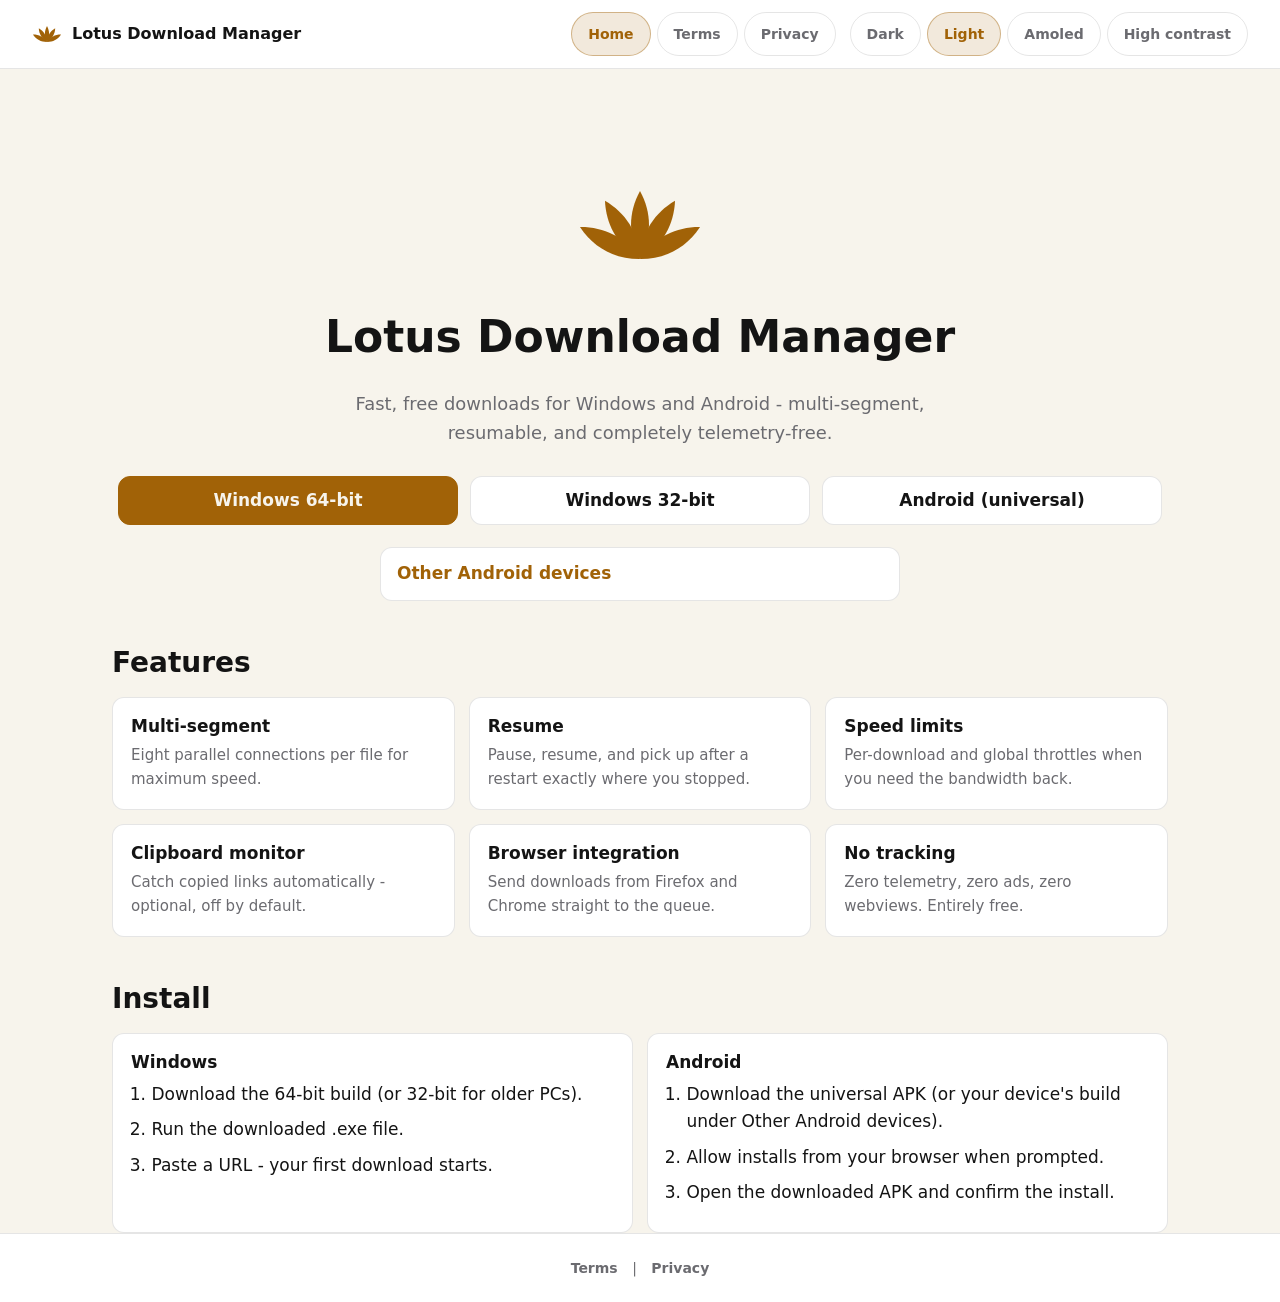
==== index.html @ 8221d951 "revert:" ====
<!doctype html>
<html lang="en" data-theme="dark">
<head>
<meta charset="utf-8">
<meta name="viewport" content="width=device-width, initial-scale=1">
<script>(function(){var t=null;try{t=localStorage.getItem("lotus-theme-dm")}catch(e){}
if(t!=="dark"&&t!=="light"&&t!=="amoled"&&t!=="hc"){t=(window.matchMedia&&window.matchMedia("(prefers-color-scheme: light)").matches)?"light":"dark"}
document.documentElement.setAttribute("data-theme",t)})();</script>
<title>Lotus Download Manager</title>
<meta name="description" content="Fast, free download manager for Windows and Android. Multi-segment, resumable, zero telemetry.">
<link rel="icon" href="assets/lotus.svg" type="image/svg+xml">
<link rel="stylesheet" href="style.css">
</head>
<body>
<header class="site-header">
  <a class="brand" href="./"><span class="logo" aria-hidden="true"></span><span>Lotus Download Manager</span></a>
  <nav class="nav" aria-label="Main">
    <a href="./" aria-current="page">Home</a>
    <a href="terms/">Terms</a>
    <a href="privacy/">Privacy</a>
  </nav>
  <div class="theme-picker" id="theme-picker" role="group" aria-label="Color theme"></div>
</header>

<main class="wrap">
  <section class="hero">
    <div class="logo-lg" role="img" aria-label="Lotus logo"></div>
    <h1>Lotus Download Manager</h1>
    <p class="lede">Fast, free downloads for Windows and Android - multi-segment, resumable, and completely telemetry-free.</p>
    <div class="downloads">
      <a class="btn btn-primary" href="https://github.com/b0dr7/lotus-dm/releases/latest/download/LotusDM-windows-x64.exe">Windows 64-bit</a>
      <a class="btn" href="https://github.com/b0dr7/lotus-dm/releases/latest/download/LotusDM-windows-x86.exe">Windows 32-bit</a>
      <a class="btn" href="https://github.com/b0dr7/lotus-dm/releases/latest/download/LotusDM-android-universal.apk">Android (universal)</a>
    </div>
    <details class="abi">
      <summary>Other Android devices</summary>
      <ul>
        <li><a href="https://github.com/b0dr7/lotus-dm/releases/latest/download/LotusDM-android-arm64-v8a.apk">arm64-v8a</a> - modern phones</li>
        <li><a href="https://github.com/b0dr7/lotus-dm/releases/latest/download/LotusDM-android-armeabi-v7a.apk">armeabi-v7a</a> - older or weaker phones</li>
        <li><a href="https://github.com/b0dr7/lotus-dm/releases/latest/download/LotusDM-android-x86_64.apk">x86_64</a> - emulators and Chromebooks</li>
      </ul>
    </details>
  </section>

  <section aria-labelledby="features-h">
    <h2 id="features-h">Features</h2>
    <div class="grid cols-3">
      <div class="card">
        <h3>Multi-segment</h3>
        <p>Eight parallel connections per file for maximum speed.</p>
      </div>
      <div class="card">
        <h3>Resume</h3>
        <p>Pause, resume, and pick up after a restart exactly where you stopped.</p>
      </div>
      <div class="card">
        <h3>Speed limits</h3>
        <p>Per-download and global throttles when you need the bandwidth back.</p>
      </div>
      <div class="card">
        <h3>Clipboard monitor</h3>
        <p>Catch copied links automatically - optional, off by default.</p>
      </div>
      <div class="card">
        <h3>Browser integration</h3>
        <p>Send downloads from Firefox and Chrome straight to the queue.</p>
      </div>
      <div class="card">
        <h3>No tracking</h3>
        <p>Zero telemetry, zero ads, zero webviews. Entirely free.</p>
      </div>
    </div>
  </section>

  <section aria-labelledby="install-h">
    <h2 id="install-h">Install</h2>
    <div class="grid">
      <div class="card">
        <h3>Windows</h3>
        <ol class="steps">
          <li>Download the 64-bit build (or 32-bit for older PCs).</li>
          <li>Run the downloaded .exe file.</li>
          <li>Paste a URL - your first download starts.</li>
        </ol>
      </div>
      <div class="card">
        <h3>Android</h3>
        <ol class="steps">
          <li>Download the universal APK (or your device's build under Other Android devices).</li>
          <li>Allow installs from your browser when prompted.</li>
          <li>Open the downloaded APK and confirm the install.</li>
        </ol>
      </div>
    </div>
  </section>
</main>

<footer class="site-footer">
  <a href="terms/">Terms</a> | <a href="privacy/">Privacy</a>
</footer>
<script src="theme.js"></script>
</body>
</html>
---- style.css ----
/* Lotus Download Manager website.
   4 theme token sets, mobile-first, breakpoints 640/960, fluid clamp() type,
   wrapped pill nav, 44px tap targets, 12px radius, 1px soft borders.
   No external fonts, CDNs, or images. */

/* ---------- theme tokens ---------- */
html[data-theme="dark"] {
  --bg: #0D0D0F; --surface: #16161A; --surface2: #1E1E24;
  --accent: #F2C14E; --hover: #FFD34D;
  --text: #EFEFEA; --muted: #8A8A93;
  --border: rgba(255, 255, 255, 0.10);
  --tint: rgba(242, 193, 78, 0.16); --tint-border: rgba(242, 193, 78, 0.45);
}
html[data-theme="light"] {
  --bg: #F7F4EC; --surface: #FFFFFF; --surface2: #F0EDE3;
  --accent: #A16207; --hover: #CA8A04;
  --text: #141414; --muted: #6B6B70;
  --border: rgba(0, 0, 0, 0.10);
  --tint: rgba(161, 98, 7, 0.14); --tint-border: rgba(161, 98, 7, 0.40);
}
html[data-theme="amoled"] {
  --bg: #000000; --surface: #0A0A0A; --surface2: #141414;
  --accent: #FFD34D; --hover: #FFD34D;
  --text: #EFEFEA; --muted: #7A7A82;
  --border: rgba(255, 255, 255, 0.10);
  --tint: rgba(255, 211, 77, 0.16); --tint-border: rgba(255, 211, 77, 0.45);
}
html[data-theme="hc"] {
  --bg: #000000; --surface: #000000; --surface2: #0A0A0A;
  --accent: #FFE14D; --hover: #FFE14D;
  --text: #FFFFFF; --muted: #C9C9D1;
  --border: #FFFFFF;
  --tint: rgba(255, 225, 77, 0.22); --tint-border: #FFE14D;
}
:root {
  --radius: 12px;
  --tap: 44px;
}

/* ---------- base ---------- */
*, *::before, *::after { box-sizing: border-box; }
html { -webkit-text-size-adjust: 100%; }
body {
  margin: 0;
  background: var(--bg);
  color: var(--text);
  font-family: system-ui, -apple-system, "Segoe UI", Roboto, sans-serif;
  font-size: clamp(15px, 0.6vw + 13.5px, 17px);
  line-height: 1.6;
  overflow-x: hidden;
}
h1, h2, h3 { line-height: 1.25; font-weight: 600; margin: 0 0 0.6em; }
h1 { font-size: clamp(28px, 5vw, 44px); }
h2 { font-size: clamp(21px, 3vw, 28px); }
p { margin: 0 0 1em; }
a { color: var(--accent); text-decoration: none; overflow-wrap: anywhere; }
a:hover { color: var(--hover); text-decoration: underline; }
:focus-visible { outline: 2px solid var(--accent); outline-offset: 2px; }
.wrap { max-width: 1120px; margin: 0 auto; padding: 0 clamp(16px, 4vw, 32px); }
main { padding-bottom: 48px; }
section { margin-top: 44px; }

/* ---------- header: wraps on phones ---------- */
.site-header {
  display: flex;
  flex-wrap: wrap;
  align-items: center;
  gap: 10px 14px;
  padding: 12px clamp(16px, 4vw, 32px);
  background: var(--surface);
  border-bottom: 1px solid var(--border);
}
.brand {
  display: inline-flex;
  align-items: center;
  gap: 10px;
  margin-right: auto;
  color: var(--text);
  font-weight: 600;
  font-size: 16px;
}
.brand:hover { color: var(--text); text-decoration: none; }
.logo {
  width: 30px;
  height: 30px;
  flex: 0 0 auto;
  background: var(--accent);
  -webkit-mask: url("assets/lotus.svg") center / contain no-repeat;
  mask: url("assets/lotus.svg") center / contain no-repeat;
}
.nav, .theme-picker { display: flex; flex-wrap: wrap; gap: 6px; }
.nav a, .theme-btn {
  display: inline-flex;
  align-items: center;
  justify-content: center;
  min-height: var(--tap);
  padding: 0 16px;
  border-radius: 999px;
  border: 1px solid var(--border);
  background: transparent;
  color: var(--muted);
  font: inherit;
  font-size: 14px;
  font-weight: 600;
  cursor: pointer;
}
.nav a:hover, .theme-btn:hover {
  color: var(--text);
  text-decoration: none;
  border-color: var(--accent);
}
.nav a[aria-current="page"], .theme-btn.on {
  background: var(--tint);
  border-color: var(--tint-border);
  color: var(--accent);
}

/* ---------- hero ---------- */
.hero { text-align: center; padding-top: 48px; }
.logo-lg {
  width: clamp(84px, 20vw, 128px);
  height: clamp(84px, 20vw, 128px);
  margin: 0 auto 20px;
  background: var(--accent);
  -webkit-mask: url("assets/lotus.svg") center / contain no-repeat;
  mask: url("assets/lotus.svg") center / contain no-repeat;
}
.lede {
  color: var(--muted);
  font-size: clamp(16px, 1.4vw, 19px);
  max-width: 640px;
  margin: 0 auto;
}
.downloads {
  display: flex;
  flex-wrap: wrap;
  justify-content: center;
  gap: 12px;
  margin-top: 28px;
}
.btn {
  flex: 1 1 220px;
  max-width: 340px;
  display: inline-flex;
  align-items: center;
  justify-content: center;
  min-height: var(--tap);
  padding: 10px 20px;
  border-radius: var(--radius);
  border: 1px solid var(--border);
  background: var(--surface);
  color: var(--text);
  font-weight: 600;
}
.btn:hover {
  background: var(--surface2);
  border-color: var(--accent);
  color: var(--text);
  text-decoration: none;
}
.btn-primary {
  background: var(--accent);
  border-color: var(--accent);
  color: var(--bg);
}
.btn-primary:hover { background: var(--hover); border-color: var(--hover); color: var(--bg); }

/* ---------- other-android details ---------- */
.abi {
  max-width: 520px;
  margin: 22px auto 0;
  background: var(--surface);
  border: 1px solid var(--border);
  border-radius: var(--radius);
  padding: 4px 16px;
  text-align: left;
}
.abi summary {
  display: flex;
  align-items: center;
  min-height: var(--tap);
  cursor: pointer;
  font-weight: 600;
  color: var(--accent);
}
.abi summary:hover { color: var(--hover); }
.abi ul { margin: 4px 0 14px; padding-left: 1.1em; color: var(--muted); }
.abi li { margin: 6px 0; }
.abi a { font-weight: 600; }

/* ---------- grids: features 1/2/3, install 1/2 ---------- */
.grid { display: grid; gap: 14px; grid-template-columns: 1fr; }
@media (min-width: 640px) { .grid { grid-template-columns: repeat(2, 1fr); } }
@media (min-width: 960px) { .grid.cols-3 { grid-template-columns: repeat(3, 1fr); } }
.card {
  background: var(--surface);
  border: 1px solid var(--border);
  border-radius: var(--radius);
  padding: 18px;
}
.card h3 { font-size: 17px; margin-bottom: 0.35em; }
.card p { color: var(--muted); margin: 0; font-size: 15px; }
.steps { margin: 0; padding-left: 1.2em; }
.steps li { margin: 8px 0; }

/* ---------- legal pages ---------- */
.legal { max-width: 780px; margin: 0 auto; padding-top: 44px; }
.legal ol { padding-left: 1.3em; }
.legal li { margin-bottom: 14px; }

/* ---------- footer ---------- */
.site-footer {
  border-top: 1px solid var(--border);
  background: var(--surface);
  padding: 12px clamp(16px, 4vw, 32px);
  text-align: center;
  color: var(--muted);
  font-size: 14px;
}
.site-footer a {
  display: inline-flex;
  align-items: center;
  min-height: var(--tap);
  padding: 0 10px;
  color: var(--muted);
  font-weight: 600;
}
.site-footer a:hover { color: var(--accent); }
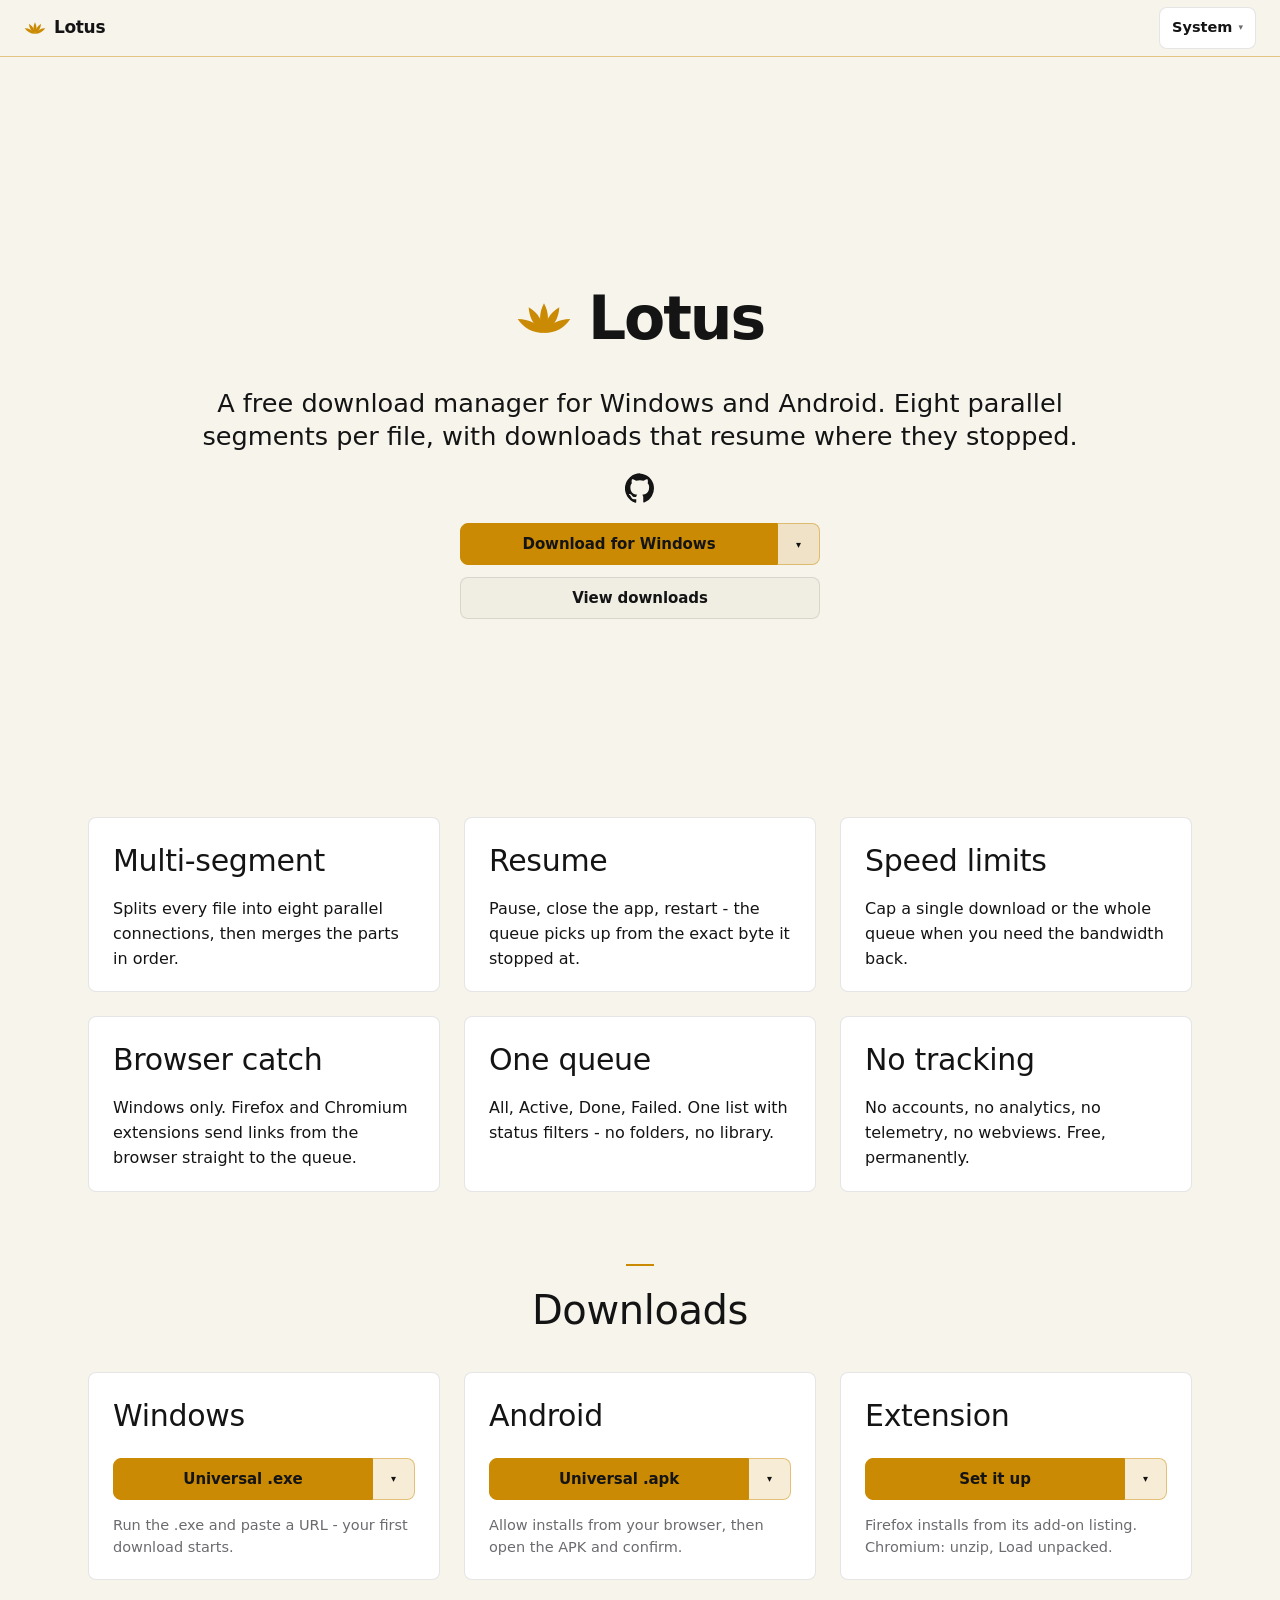
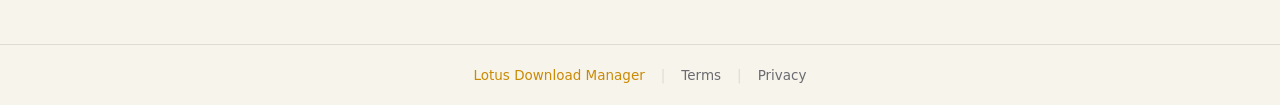
==== commit f26a932b: "restore:" ====
--- a/index.html
+++ b/index.html
@@ -4,100 +4,130 @@
 <meta charset="utf-8">
 <meta name="viewport" content="width=device-width, initial-scale=1">
 <script>(function(){var t=null;try{t=localStorage.getItem("lotus-theme-dm")}catch(e){}
-if(t!=="dark"&&t!=="light"&&t!=="amoled"&&t!=="hc"){t=(window.matchMedia&&window.matchMedia("(prefers-color-scheme: light)").matches)?"light":"dark"}
+if(t!=="dark"&&t!=="light"&&t!=="amoled"&&t!=="hc"&&t!=="hc-light"){t=(window.matchMedia&&window.matchMedia("(prefers-color-scheme: light)").matches)?"light":"dark"}
 document.documentElement.setAttribute("data-theme",t)})();</script>
 <title>Lotus Download Manager</title>
-<meta name="description" content="Fast, free download manager for Windows and Android. Multi-segment, resumable, zero telemetry.">
+<meta name="description" content="Lotus is a free download manager for Windows and Android. Eight parallel segments per file, with downloads that resume where they stopped.">
 <link rel="icon" href="assets/lotus.svg" type="image/svg+xml">
 <link rel="stylesheet" href="style.css">
 </head>
 <body>
 <header class="site-header">
-  <a class="brand" href="./"><span class="logo" aria-hidden="true"></span><span>Lotus Download Manager</span></a>
-  <nav class="nav" aria-label="Main">
-    <a href="./" aria-current="page">Home</a>
-    <a href="terms/">Terms</a>
-    <a href="privacy/">Privacy</a>
-  </nav>
-  <div class="theme-picker" id="theme-picker" role="group" aria-label="Color theme"></div>
+  <span class="mark" aria-label="Lotus Download Manager" draggable="false">
+    <span class="mark-ico" aria-hidden="true"></span>
+    <span class="mark-txt">Lotus</span>
+  </span>
+  <div class="theme-picker" id="theme-picker" aria-label="Color theme"></div>
 </header>
 
-<main class="wrap">
+<main>
   <section class="hero">
-    <div class="logo-lg" role="img" aria-label="Lotus logo"></div>
-    <h1>Lotus Download Manager</h1>
-    <p class="lede">Fast, free downloads for Windows and Android - multi-segment, resumable, and completely telemetry-free.</p>
-    <div class="downloads">
-      <a class="btn btn-primary" href="https://github.com/b0dr7/lotus-dm/releases/latest/download/LotusDM-windows-x64.exe">Windows 64-bit</a>
-      <a class="btn" href="https://github.com/b0dr7/lotus-dm/releases/latest/download/LotusDM-windows-x86.exe">Windows 32-bit</a>
-      <a class="btn" href="https://github.com/b0dr7/lotus-dm/releases/latest/download/LotusDM-android-universal.apk">Android (universal)</a>
+    <div class="mark" aria-label="Lotus Download Manager" draggable="false">
+      <span class="mark-ico" aria-hidden="true"></span>
+      <span class="mark-txt">Lotus</span>
     </div>
-    <details class="abi">
-      <summary>Other Android devices</summary>
-      <ul>
-        <li><a href="https://github.com/b0dr7/lotus-dm/releases/latest/download/LotusDM-android-arm64-v8a.apk">arm64-v8a</a> - modern phones</li>
-        <li><a href="https://github.com/b0dr7/lotus-dm/releases/latest/download/LotusDM-android-armeabi-v7a.apk">armeabi-v7a</a> - older or weaker phones</li>
-        <li><a href="https://github.com/b0dr7/lotus-dm/releases/latest/download/LotusDM-android-x86_64.apk">x86_64</a> - emulators and Chromebooks</li>
-      </ul>
-    </details>
-  </section>
+    <p class="lede">A free download manager for Windows and Android. Eight parallel segments per file, with downloads that resume where they stopped.</p>
 
-  <section aria-labelledby="features-h">
-    <h2 id="features-h">Features</h2>
-    <div class="grid cols-3">
-      <div class="card">
-        <h3>Multi-segment</h3>
-        <p>Eight parallel connections per file for maximum speed.</p>
+    <div class="socials">
+      <a href="https://github.com/b0dr7/lotus-dm" aria-label="Source on GitHub" rel="noopener">
+        <svg viewBox="0 0 24 24" width="30" height="30" fill="currentColor" aria-hidden="true"><path d="M12 .3a12 12 0 0 0-3.8 23.4c.6.1.8-.3.8-.6v-2.2c-3.3.7-4-1.6-4-1.6-.6-1.4-1.4-1.8-1.4-1.8-1.1-.7.1-.7.1-.7 1.2.1 1.8 1.2 1.8 1.2 1.1 1.8 2.8 1.3 3.5 1 .1-.8.4-1.3.8-1.6-2.7-.3-5.5-1.3-5.5-6 0-1.3.5-2.4 1.2-3.2-.1-.3-.5-1.5.1-3.2 0 0 1-.3 3.3 1.2a11.5 11.5 0 0 1 6 0C17.1 4.7 18 5 18 5c.6 1.7.2 2.9.1 3.2.8.8 1.2 1.9 1.2 3.2 0 4.7-2.8 5.7-5.5 6 .4.4.8 1.1.8 2.2v3.3c0 .3.2.7.8.6A12 12 0 0 0 12 .3z"/></svg>
+      </a>
+    </div>
+
+    <div class="hero-actions">
+      <div class="split" id="hero-dl">
+        <a class="btn btn-primary" href="https://github.com/b0dr7/lotus-dm/releases/latest/download/LotusDM-windows-universal.exe">Download for Windows</a>
+        <button class="split-toggle" type="button" aria-label="Other Windows versions" aria-expanded="false"></button>
+        <div class="split-menu">
+          <a href="https://github.com/b0dr7/lotus-dm/releases/latest/download/LotusDM-windows-x64.exe">64-bit .exe</a>
+          <a href="https://github.com/b0dr7/lotus-dm/releases/latest/download/LotusDM-windows-x86.exe">32-bit .exe</a>
+        </div>
       </div>
-      <div class="card">
-        <h3>Resume</h3>
-        <p>Pause, resume, and pick up after a restart exactly where you stopped.</p>
-      </div>
-      <div class="card">
-        <h3>Speed limits</h3>
-        <p>Per-download and global throttles when you need the bandwidth back.</p>
-      </div>
-      <div class="card">
-        <h3>Clipboard monitor</h3>
-        <p>Catch copied links automatically - optional, off by default.</p>
-      </div>
-      <div class="card">
-        <h3>Browser integration</h3>
-        <p>Send downloads from Firefox and Chrome straight to the queue.</p>
-      </div>
-      <div class="card">
-        <h3>No tracking</h3>
-        <p>Zero telemetry, zero ads, zero webviews. Entirely free.</p>
-      </div>
+      <a class="btn btn-soft" href="#downloads">View downloads</a>
     </div>
   </section>
 
-  <section aria-labelledby="install-h">
-    <h2 id="install-h">Install</h2>
-    <div class="grid">
-      <div class="card">
+  <section class="tiles" aria-label="Features">
+    <div class="tile">
+      <h2>Multi-segment</h2>
+      <p>Splits every file into eight parallel connections, then merges the parts in order.</p>
+    </div>
+    <div class="tile">
+      <h2>Resume</h2>
+      <p>Pause, close the app, restart - the queue picks up from the exact byte it stopped at.</p>
+    </div>
+    <div class="tile">
+      <h2>Speed limits</h2>
+      <p>Cap a single download or the whole queue when you need the bandwidth back.</p>
+    </div>
+    <div class="tile">
+      <h2>Browser catch</h2>
+      <p>Windows only. Firefox and Chromium extensions send links from the browser straight to the queue.</p>
+    </div>
+    <div class="tile">
+      <h2>One queue</h2>
+      <p>All, Active, Done, Failed. One list with status filters - no folders, no library.</p>
+    </div>
+    <div class="tile">
+      <h2>No tracking</h2>
+      <p>No accounts, no analytics, no telemetry, no webviews. Free, permanently.</p>
+    </div>
+  </section>
+
+  <section class="downloads" id="downloads" aria-labelledby="downloads-h">
+    <h2 id="downloads-h">Downloads</h2>
+    <div class="dl-grid">
+      <div class="tile dl">
         <h3>Windows</h3>
-        <ol class="steps">
-          <li>Download the 64-bit build (or 32-bit for older PCs).</li>
-          <li>Run the downloaded .exe file.</li>
-          <li>Paste a URL - your first download starts.</li>
-        </ol>
+        <div class="split">
+          <a class="btn btn-primary" href="https://github.com/b0dr7/lotus-dm/releases/latest/download/LotusDM-windows-universal.exe">Universal .exe</a>
+          <button class="split-toggle" type="button" aria-label="Other Windows builds" aria-expanded="false"></button>
+          <div class="split-menu">
+            <a href="https://github.com/b0dr7/lotus-dm/releases/latest/download/LotusDM-windows-x64.exe">64-bit .exe</a>
+            <a href="https://github.com/b0dr7/lotus-dm/releases/latest/download/LotusDM-windows-x86.exe">32-bit .exe</a>
+          </div>
+        </div>
+        <p class="note">Run the .exe and paste a URL - your first download starts.</p>
       </div>
-      <div class="card">
+
+      <div class="tile dl">
         <h3>Android</h3>
-        <ol class="steps">
-          <li>Download the universal APK (or your device's build under Other Android devices).</li>
-          <li>Allow installs from your browser when prompted.</li>
-          <li>Open the downloaded APK and confirm the install.</li>
-        </ol>
+        <div class="split">
+          <a class="btn btn-primary" href="https://github.com/b0dr7/lotus-dm/releases/latest/download/LotusDM-android-universal.apk">Universal .apk</a>
+          <button class="split-toggle" type="button" aria-label="Other Android builds" aria-expanded="false"></button>
+          <div class="split-menu">
+            <a href="https://github.com/b0dr7/lotus-dm/releases/latest/download/LotusDM-android-arm64-v8a.apk">arm64-v8a .apk</a>
+            <a href="https://github.com/b0dr7/lotus-dm/releases/latest/download/LotusDM-android-armeabi-v7a.apk">armeabi-v7a .apk</a>
+            <a href="https://github.com/b0dr7/lotus-dm/releases/latest/download/LotusDM-android-x86_64.apk">x86_64 .apk</a>
+          </div>
+        </div>
+        <p class="note">Allow installs from your browser, then open the APK and confirm.</p>
+      </div>
+
+      <div class="tile dl">
+        <h3>Extension</h3>
+        <div class="split">
+          <a class="btn btn-primary" href="extensions/">Set it up</a>
+          <button class="split-toggle" type="button" aria-label="Extension files" aria-expanded="false"></button>
+          <div class="split-menu">
+            <a href="https://github.com/b0dr7/lotus-dm/releases/latest/download/LotusDM-extension-chromium.zip">Chromium .zip</a>
+            <a href="https://github.com/b0dr7/lotus-dm/releases/latest/download/LotusDM-extension-firefox.xpi">Firefox .xpi</a>
+          </div>
+        </div>
+        <p class="note">Firefox installs from its add-on listing. Chromium: unzip, Load unpacked.</p>
       </div>
     </div>
   </section>
 </main>
 
 <footer class="site-footer">
-  <a href="terms/">Terms</a> | <a href="privacy/">Privacy</a>
+  <a href="./" aria-current="page">Lotus Download Manager</a>
+  <span class="sep" aria-hidden="true">|</span>
+  <a href="terms/">Terms</a>
+  <span class="sep" aria-hidden="true">|</span>
+  <a href="privacy/">Privacy</a>
 </footer>
 <script src="theme.js"></script>
+<script src="platform.js"></script>
 </body>
 </html>
--- a/style.css
+++ b/style.css
@@ -1,26 +1,30 @@
-/* Lotus Download Manager website.
-   4 theme token sets, mobile-first, breakpoints 640/960, fluid clamp() type,
-   wrapped pill nav, 44px tap targets, 12px radius, 1px soft borders.
-   No external fonts, CDNs, or images. */
+/* Lotus Download Manager website. Simple and flat: sticky header with a
+   gold hairline, one centered hero, quiet tiles for features/downloads,
+   gold rule above section headings, gold only where it acts.
+   8px corners, 42px controls, system fonts, no external resources.
+   5 theme token sets (PLAN.md - locked). */
 
 /* ---------- theme tokens ---------- */
 html[data-theme="dark"] {
   --bg: #0D0D0F; --surface: #16161A; --surface2: #1E1E24;
   --accent: #F2C14E; --hover: #FFD34D;
+  --on-accent: #0D0D0F; --on-accent-h: #0D0D0F;
   --text: #EFEFEA; --muted: #8A8A93;
   --border: rgba(255, 255, 255, 0.10);
   --tint: rgba(242, 193, 78, 0.16); --tint-border: rgba(242, 193, 78, 0.45);
 }
 html[data-theme="light"] {
   --bg: #F7F4EC; --surface: #FFFFFF; --surface2: #F0EDE3;
-  --accent: #A16207; --hover: #CA8A04;
+  --accent: #CA8A04; --hover: #A16207;
+  --on-accent: #141414; --on-accent-h: #FFFFFF;
   --text: #141414; --muted: #6B6B70;
   --border: rgba(0, 0, 0, 0.10);
-  --tint: rgba(161, 98, 7, 0.14); --tint-border: rgba(161, 98, 7, 0.40);
+  --tint: rgba(202, 138, 4, 0.16); --tint-border: rgba(202, 138, 4, 0.45);
 }
 html[data-theme="amoled"] {
   --bg: #000000; --surface: #0A0A0A; --surface2: #141414;
   --accent: #FFD34D; --hover: #FFD34D;
+  --on-accent: #000000; --on-accent-h: #000000;
   --text: #EFEFEA; --muted: #7A7A82;
   --border: rgba(255, 255, 255, 0.10);
   --tint: rgba(255, 211, 77, 0.16); --tint-border: rgba(255, 211, 77, 0.45);
@@ -28,201 +32,251 @@
 html[data-theme="hc"] {
   --bg: #000000; --surface: #000000; --surface2: #0A0A0A;
   --accent: #FFE14D; --hover: #FFE14D;
+  --on-accent: #000000; --on-accent-h: #000000;
   --text: #FFFFFF; --muted: #C9C9D1;
   --border: #FFFFFF;
   --tint: rgba(255, 225, 77, 0.22); --tint-border: #FFE14D;
 }
+html[data-theme="hc-light"] {
+  --bg: #FFFFFF; --surface: #FFFFFF; --surface2: #F0F0F0;
+  --accent: #CA8A04; --hover: #A16207;
+  --on-accent: #141414; --on-accent-h: #FFFFFF;
+  --text: #000000; --muted: #44444A;
+  --border: #000000;
+  --tint: rgba(202, 138, 4, 0.18); --tint-border: #CA8A04;
+}
 :root {
-  --radius: 12px;
+  --radius: 8px;
   --tap: 44px;
+  --column: 1152px;
+  --gap: 24px;
+  --gutter: clamp(16px, 4vw, 24px);
 }
 
 /* ---------- base ---------- */
 *, *::before, *::after { box-sizing: border-box; }
-html { -webkit-text-size-adjust: 100%; }
+html { -webkit-text-size-adjust: 100%; scroll-behavior: smooth; }
 body {
-  margin: 0;
+  margin: 0; background: var(--bg); color: var(--muted);
+  font-family: system-ui, -apple-system, "Segoe UI", Roboto, sans-serif;
+  font-size: 16px; line-height: 1.5;
+  -webkit-font-smoothing: antialiased; overflow-x: hidden;
+  /* footer stays pinned to the bottom on short pages */
+  display: flex; flex-direction: column; min-height: 100svh;
+}
+main { flex: 1 0 auto; }
+h1, h2, h3 { margin: 0; font-weight: 400; color: var(--text); letter-spacing: -0.01em; }
+p { margin: 0; }
+
+/* ---------- sticky header: brand left, theme button right ---------- */
+.site-header {
+  position: sticky; top: 0; z-index: 30;
+  display: flex; align-items: center; justify-content: space-between;
+  gap: 12px; padding: 7px var(--gutter);
   background: var(--bg);
+  border-bottom: 1px solid var(--tint-border); /* gold hairline */
+}
+.site-header .mark { gap: 8px; }
+.site-header .mark-ico { width: 22px; height: 22px; }
+.site-header .mark-txt { font-size: 17px; font-weight: 600; letter-spacing: -0.02em; }
+a { color: var(--accent); text-decoration: none; }
+a:hover { color: var(--hover); }
+::selection { background: var(--tint); color: var(--text); }
+:focus-visible { outline: 2px solid var(--accent); outline-offset: 3px; }
+img, svg { max-width: 100%; }
+
+/* ---------- hero ---------- */
+.hero {
+  min-height: min(88svh, 760px);
+  display: flex; flex-direction: column;
+  align-items: center; justify-content: center;
+  text-align: center;
+  padding: clamp(48px, 8vh, 88px) var(--gutter) clamp(36px, 6vh, 64px);
+}
+.mark {
+  display: inline-flex; align-items: center; gap: clamp(10px, 1.6vw, 16px);
   color: var(--text);
-  font-family: system-ui, -apple-system, "Segoe UI", Roboto, sans-serif;
-  font-size: clamp(15px, 0.6vw + 13.5px, 17px);
-  line-height: 1.6;
-  overflow-x: hidden;
-}
-h1, h2, h3 { line-height: 1.25; font-weight: 600; margin: 0 0 0.6em; }
-h1 { font-size: clamp(28px, 5vw, 44px); }
-h2 { font-size: clamp(21px, 3vw, 28px); }
-p { margin: 0 0 1em; }
-a { color: var(--accent); text-decoration: none; overflow-wrap: anywhere; }
-a:hover { color: var(--hover); text-decoration: underline; }
-:focus-visible { outline: 2px solid var(--accent); outline-offset: 2px; }
-.wrap { max-width: 1120px; margin: 0 auto; padding: 0 clamp(16px, 4vw, 32px); }
-main { padding-bottom: 48px; }
-section { margin-top: 44px; }
-
-/* ---------- header: wraps on phones ---------- */
-.site-header {
-  display: flex;
-  flex-wrap: wrap;
-  align-items: center;
-  gap: 10px 14px;
-  padding: 12px clamp(16px, 4vw, 32px);
-  background: var(--surface);
-  border-bottom: 1px solid var(--border);
-}
-.brand {
-  display: inline-flex;
-  align-items: center;
-  gap: 10px;
-  margin-right: auto;
-  color: var(--text);
-  font-weight: 600;
-  font-size: 16px;
-}
-.brand:hover { color: var(--text); text-decoration: none; }
-.logo {
-  width: 30px;
-  height: 30px;
-  flex: 0 0 auto;
+  -webkit-user-drag: none; user-select: none;
+}
+.mark:hover { color: var(--text); }
+.mark img, .mark svg, .mark span { -webkit-user-drag: none; }
+.mark-ico {
+  width: clamp(38px, 5vw, 56px); height: clamp(38px, 5vw, 56px);
   background: var(--accent);
   -webkit-mask: url("assets/lotus.svg") center / contain no-repeat;
   mask: url("assets/lotus.svg") center / contain no-repeat;
 }
-.nav, .theme-picker { display: flex; flex-wrap: wrap; gap: 6px; }
-.nav a, .theme-btn {
-  display: inline-flex;
-  align-items: center;
-  justify-content: center;
-  min-height: var(--tap);
-  padding: 0 16px;
-  border-radius: 999px;
-  border: 1px solid var(--border);
-  background: transparent;
-  color: var(--muted);
-  font: inherit;
-  font-size: 14px;
-  font-weight: 600;
-  cursor: pointer;
-}
-.nav a:hover, .theme-btn:hover {
-  color: var(--text);
-  text-decoration: none;
-  border-color: var(--accent);
-}
-.nav a[aria-current="page"], .theme-btn.on {
-  background: var(--tint);
-  border-color: var(--tint-border);
-  color: var(--accent);
-}
-
-/* ---------- hero ---------- */
-.hero { text-align: center; padding-top: 48px; }
-.logo-lg {
-  width: clamp(84px, 20vw, 128px);
-  height: clamp(84px, 20vw, 128px);
-  margin: 0 auto 20px;
-  background: var(--accent);
-  -webkit-mask: url("assets/lotus.svg") center / contain no-repeat;
-  mask: url("assets/lotus.svg") center / contain no-repeat;
-}
+.mark-txt { font-size: clamp(38px, 5.5vw, 60px); font-weight: 600; letter-spacing: -0.035em; }
 .lede {
-  color: var(--muted);
-  font-size: clamp(16px, 1.4vw, 19px);
-  max-width: 640px;
-  margin: 0 auto;
-}
-.downloads {
-  display: flex;
-  flex-wrap: wrap;
-  justify-content: center;
-  gap: 12px;
-  margin-top: 28px;
-}
+  color: var(--text); font-size: clamp(18px, 2vw, 26px);
+  line-height: 1.3; font-weight: 400;
+  max-width: 36em; margin: clamp(16px, 2vw, 24px) auto 0;
+  text-wrap: balance;
+}
+.socials { display: flex; align-items: center; justify-content: center; gap: 20px; margin: clamp(14px, 2vw, 20px) 0; }
+.socials a { color: var(--text); display: inline-flex; }
+.socials a:hover { color: var(--accent); }
+.hero-actions { width: min(360px, 100%); display: flex; flex-direction: column; gap: 12px; }
+
+/* ---------- buttons ---------- */
 .btn {
-  flex: 1 1 220px;
-  max-width: 340px;
-  display: inline-flex;
-  align-items: center;
-  justify-content: center;
-  min-height: var(--tap);
-  padding: 10px 20px;
-  border-radius: var(--radius);
-  border: 1px solid var(--border);
-  background: var(--surface);
-  color: var(--text);
-  font-weight: 600;
-}
-.btn:hover {
-  background: var(--surface2);
-  border-color: var(--accent);
-  color: var(--text);
-  text-decoration: none;
-}
-.btn-primary {
-  background: var(--accent);
-  border-color: var(--accent);
-  color: var(--bg);
-}
-.btn-primary:hover { background: var(--hover); border-color: var(--hover); color: var(--bg); }
-
-/* ---------- other-android details ---------- */
-.abi {
-  max-width: 520px;
-  margin: 22px auto 0;
-  background: var(--surface);
-  border: 1px solid var(--border);
-  border-radius: var(--radius);
-  padding: 4px 16px;
-  text-align: left;
-}
-.abi summary {
-  display: flex;
-  align-items: center;
-  min-height: var(--tap);
-  cursor: pointer;
-  font-weight: 600;
-  color: var(--accent);
-}
-.abi summary:hover { color: var(--hover); }
-.abi ul { margin: 4px 0 14px; padding-left: 1.1em; color: var(--muted); }
-.abi li { margin: 6px 0; }
-.abi a { font-weight: 600; }
-
-/* ---------- grids: features 1/2/3, install 1/2 ---------- */
-.grid { display: grid; gap: 14px; grid-template-columns: 1fr; }
-@media (min-width: 640px) { .grid { grid-template-columns: repeat(2, 1fr); } }
-@media (min-width: 960px) { .grid.cols-3 { grid-template-columns: repeat(3, 1fr); } }
-.card {
-  background: var(--surface);
-  border: 1px solid var(--border);
-  border-radius: var(--radius);
-  padding: 18px;
-}
-.card h3 { font-size: 17px; margin-bottom: 0.35em; }
-.card p { color: var(--muted); margin: 0; font-size: 15px; }
-.steps { margin: 0; padding-left: 1.2em; }
-.steps li { margin: 8px 0; }
-
-/* ---------- legal pages ---------- */
-.legal { max-width: 780px; margin: 0 auto; padding-top: 44px; }
-.legal ol { padding-left: 1.3em; }
-.legal li { margin-bottom: 14px; }
+  min-height: 42px; display: flex; align-items: center; justify-content: center;
+  padding: 8px 18px; border: 1px solid transparent; border-radius: var(--radius);
+  background: var(--surface); color: var(--text);
+  font: inherit; font-size: 15px; font-weight: 600; letter-spacing: -0.005em;
+  text-align: center;
+}
+.btn:hover { text-decoration: none; }
+.btn-primary { background: var(--accent); border-color: var(--accent); color: var(--on-accent); }
+.btn-primary:hover { background: var(--hover); border-color: var(--hover); color: var(--on-accent-h); }
+.btn-soft { background: var(--surface2); border-color: var(--border); color: var(--text); }
+.btn-soft:hover { background: var(--tint); border-color: var(--tint-border); color: var(--text); }
+
+/* ---------- split download button ---------- */
+.split { position: relative; display: flex; }
+.split > .btn, .split > a.btn { flex: 1 1 auto; border-radius: var(--radius) 0 0 var(--radius); }
+.split-toggle {
+  flex: 0 0 auto; width: 42px; min-height: 42px;
+  border: 1px solid var(--tint-border); border-left: 0;
+  border-radius: 0 var(--radius) var(--radius) 0;
+  background: var(--tint); color: var(--on-accent);
+  font: inherit; font-size: 10px; cursor: pointer;
+}
+.split-toggle::after { content: "\25BE"; }
+.split-toggle:hover { background: var(--accent); border-color: var(--accent); }
+.split-menu {
+  position: absolute; top: calc(100% + 6px); left: 0;
+  min-width: 100%; padding: 6px;
+  display: flex; flex-direction: column; gap: 2px;
+  background: var(--surface); border: 1px solid var(--border);
+  border-radius: var(--radius); box-shadow: 0 10px 28px rgba(0, 0, 0, 0.35);
+  z-index: 20; text-align: left;
+  visibility: hidden; opacity: 0; transform: translateY(-4px);
+  transition: opacity 0.15s ease, transform 0.15s ease, visibility 0.15s;
+}
+.split-toggle:hover ~ .split-menu, .split:focus-within .split-menu, .split.open .split-menu {
+  visibility: visible; opacity: 1; transform: translateY(0);
+}
+.split-menu a {
+  display: flex; align-items: center; min-height: 42px;
+  padding: 0 12px; border-radius: 6px;
+  color: var(--text); font-size: 15px; font-weight: 600; white-space: nowrap;
+}
+.split-menu a:hover { background: var(--tint); color: var(--text); }
+
+/* ---------- tiles: features ---------- */
+.tiles {
+  max-width: var(--column); margin: 0 auto; padding: 0 var(--gutter);
+  display: grid; gap: var(--gap); grid-template-columns: 1fr;
+}
+.tile {
+  background: var(--surface); border: 1px solid var(--border);
+  border-radius: var(--radius); padding: 20px 24px;
+}
+.tile h2 { font-size: clamp(22px, 2.4vw, 30px); margin-bottom: 14px; }
+.tile h3 { font-size: clamp(22px, 2.4vw, 30px); margin-bottom: 20px; }
+.tile p { color: var(--text); font-size: 16px; line-height: 1.55; }
+
+/* ---------- downloads ---------- */
+.downloads { max-width: var(--column); margin: 0 auto; padding: clamp(40px, 6vw, 72px) var(--gutter) clamp(40px, 6vw, 64px); }
+.downloads > h2 {
+  text-align: center; font-size: clamp(28px, 3.6vw, 40px);
+  margin-bottom: clamp(22px, 3vw, 32px);
+}
+/* gold rule above section headings */
+.downloads > h2::before, .legal h1::before, .legal h2::before {
+  content: ""; display: block; width: 28px; height: 2px;
+  background: var(--accent); margin-bottom: 14px;
+}
+.downloads > h2::before { margin-left: auto; margin-right: auto; }
+.dl-grid { display: grid; gap: var(--gap); grid-template-columns: 1fr; }
+.dl .note { color: var(--muted); font-size: 14.5px; margin-top: 14px; }
 
 /* ---------- footer ---------- */
 .site-footer {
+  flex: 0 0 auto;
   border-top: 1px solid var(--border);
-  background: var(--surface);
-  padding: 12px clamp(16px, 4vw, 32px);
-  text-align: center;
-  color: var(--muted);
-  font-size: 14px;
-}
-.site-footer a {
-  display: inline-flex;
-  align-items: center;
-  min-height: var(--tap);
-  padding: 0 10px;
-  color: var(--muted);
-  font-weight: 600;
-}
-.site-footer a:hover { color: var(--accent); }
+  display: flex; flex-wrap: wrap; align-items: center; justify-content: center;
+  gap: 2px; padding: 8px var(--gutter);
+  font-size: 13.5px; color: var(--muted);
+}
+.site-footer .sep { color: var(--border); padding: 0 6px; }
+.site-footer a { display: inline-flex; align-items: center; min-height: var(--tap); padding: 0 8px; color: var(--muted); }
+.site-footer a:hover, .site-footer a[aria-current="page"] { color: var(--accent); }
+
+/* ---------- theme menu: one button, in the sticky header ---------- */
+.theme-picker { position: relative; display: flex; }
+.theme-toggle {
+  display: inline-flex; align-items: center; gap: 6px;
+  min-height: 42px; padding: 0 12px;
+  border: 1px solid var(--border); border-radius: var(--radius);
+  background: var(--surface); color: var(--text);
+  font: inherit; font-size: 14.5px; font-weight: 600; cursor: pointer;
+}
+.theme-toggle:hover { background: var(--tint); border-color: var(--tint-border); }
+.theme-toggle .chev { color: var(--muted); font-size: 9px; }
+.theme-menu {
+  position: absolute; top: calc(100% + 6px); right: 0;
+  min-width: 214px; padding: 6px;
+  display: flex; flex-direction: column; gap: 4px;
+  background: var(--surface); border: 1px solid var(--border);
+  border-radius: var(--radius); box-shadow: 0 10px 28px rgba(0, 0, 0, 0.35);
+  z-index: 30;
+}
+.theme-menu[hidden] { display: none; }
+.theme-seg { display: grid; grid-template-columns: repeat(3, 1fr); gap: 2px; padding: 2px; background: var(--surface2); border-radius: 6px; }
+.mode-btn {
+  min-height: 42px; border: 0; border-radius: 6px;
+  background: transparent; color: var(--muted);
+  font: inherit; font-size: 13.5px; font-weight: 600; cursor: pointer;
+}
+.mode-btn:hover { color: var(--text); }
+.mode-btn.on { background: var(--surface); color: var(--accent); box-shadow: 0 0 0 1px var(--border); }
+.theme-opt {
+  position: relative; display: flex; align-items: center; justify-content: space-between;
+  gap: 10px; min-height: 42px; padding: 0 6px;
+  border-radius: 6px; font-size: 13.5px; font-weight: 600; color: var(--text); cursor: pointer;
+}
+.theme-opt:hover { background: var(--tint); }
+.theme-opt[hidden] { display: none; }
+.theme-opt input { position: absolute; width: 1px; height: 1px; margin: 0; opacity: 0; pointer-events: none; }
+.theme-opt .sw {
+  flex: 0 0 auto; position: relative; width: 30px; height: 17px;
+  border-radius: 9px; background: var(--surface2); border: 1px solid var(--border);
+  transition: background-color 0.15s ease, border-color 0.15s ease;
+}
+.theme-opt .sw::after {
+  content: ""; position: absolute; top: 2px; left: 2px;
+  width: 11px; height: 11px; border-radius: 50%; background: var(--muted);
+  transition: transform 0.15s ease, background-color 0.15s ease;
+}
+.theme-opt input:checked ~ .sw { background: var(--tint); border-color: var(--tint-border); }
+.theme-opt input:checked ~ .sw::after { transform: translateX(13px); background: var(--accent); }
+.theme-opt input:focus-visible ~ .sw { outline: 2px solid var(--accent); outline-offset: 2px; }
+
+/* ---------- legal pages ---------- */
+.legal {
+  max-width: 720px; margin: 0 auto;
+  padding: clamp(56px, 9vh, 84px) var(--gutter) clamp(40px, 6vw, 64px);
+}
+.legal h1 { font-size: clamp(26px, 3.2vw, 34px); font-weight: 500; margin-bottom: 20px; }
+.legal p { color: var(--text); margin-bottom: 16px; }
+.legal ol { margin: 0 0 16px; padding-left: 1.25em; }
+.legal li { margin-bottom: 12px; }
+
+/* ---------- responsive ---------- */
+@media (min-width: 640px) {
+  .tiles, .dl-grid { grid-template-columns: repeat(2, 1fr); }
+}
+@media (min-width: 960px) {
+  .tiles, .dl-grid { grid-template-columns: repeat(3, 1fr); }
+}
+@media (pointer: coarse) {
+  .btn, .split-toggle, .theme-toggle, .mode-btn { min-height: var(--tap); }
+  .split-toggle { width: var(--tap); }
+  .theme-opt, .split-menu a { min-height: 44px; }
+}
+@media (prefers-reduced-motion: reduce) {
+  *, *::before, *::after { transition: none !important; animation: none !important; }
+  html { scroll-behavior: auto; }
+}
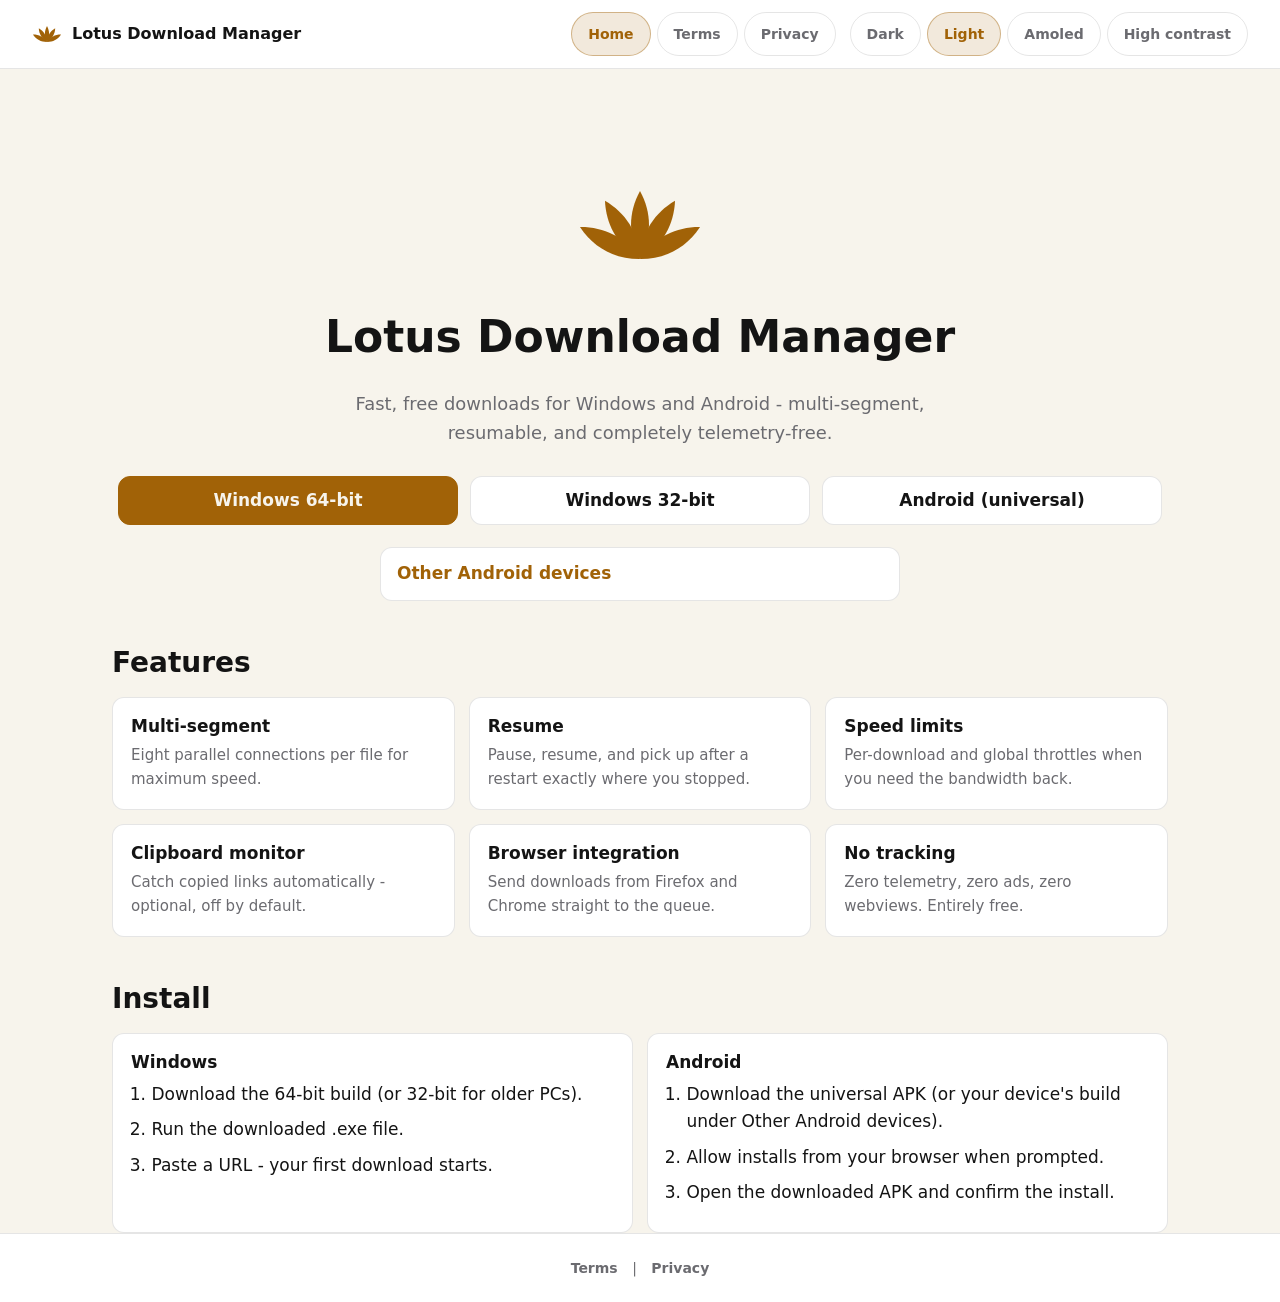
==== commit a5a5e8c4: "revert:" ====
--- a/index.html
+++ b/index.html
@@ -4,130 +4,100 @@
 <meta charset="utf-8">
 <meta name="viewport" content="width=device-width, initial-scale=1">
 <script>(function(){var t=null;try{t=localStorage.getItem("lotus-theme-dm")}catch(e){}
-if(t!=="dark"&&t!=="light"&&t!=="amoled"&&t!=="hc"&&t!=="hc-light"){t=(window.matchMedia&&window.matchMedia("(prefers-color-scheme: light)").matches)?"light":"dark"}
+if(t!=="dark"&&t!=="light"&&t!=="amoled"&&t!=="hc"){t=(window.matchMedia&&window.matchMedia("(prefers-color-scheme: light)").matches)?"light":"dark"}
 document.documentElement.setAttribute("data-theme",t)})();</script>
 <title>Lotus Download Manager</title>
-<meta name="description" content="Lotus is a free download manager for Windows and Android. Eight parallel segments per file, with downloads that resume where they stopped.">
+<meta name="description" content="Fast, free download manager for Windows and Android. Multi-segment, resumable, zero telemetry.">
 <link rel="icon" href="assets/lotus.svg" type="image/svg+xml">
 <link rel="stylesheet" href="style.css">
 </head>
 <body>
 <header class="site-header">
-  <span class="mark" aria-label="Lotus Download Manager" draggable="false">
-    <span class="mark-ico" aria-hidden="true"></span>
-    <span class="mark-txt">Lotus</span>
-  </span>
-  <div class="theme-picker" id="theme-picker" aria-label="Color theme"></div>
+  <a class="brand" href="./"><span class="logo" aria-hidden="true"></span><span>Lotus Download Manager</span></a>
+  <nav class="nav" aria-label="Main">
+    <a href="./" aria-current="page">Home</a>
+    <a href="terms/">Terms</a>
+    <a href="privacy/">Privacy</a>
+  </nav>
+  <div class="theme-picker" id="theme-picker" role="group" aria-label="Color theme"></div>
 </header>
 
-<main>
+<main class="wrap">
   <section class="hero">
-    <div class="mark" aria-label="Lotus Download Manager" draggable="false">
-      <span class="mark-ico" aria-hidden="true"></span>
-      <span class="mark-txt">Lotus</span>
+    <div class="logo-lg" role="img" aria-label="Lotus logo"></div>
+    <h1>Lotus Download Manager</h1>
+    <p class="lede">Fast, free downloads for Windows and Android - multi-segment, resumable, and completely telemetry-free.</p>
+    <div class="downloads">
+      <a class="btn btn-primary" href="https://github.com/b0dr7/lotus-dm/releases/latest/download/LotusDM-windows-x64.exe">Windows 64-bit</a>
+      <a class="btn" href="https://github.com/b0dr7/lotus-dm/releases/latest/download/LotusDM-windows-x86.exe">Windows 32-bit</a>
+      <a class="btn" href="https://github.com/b0dr7/lotus-dm/releases/latest/download/LotusDM-android-universal.apk">Android (universal)</a>
     </div>
-    <p class="lede">A free download manager for Windows and Android. Eight parallel segments per file, with downloads that resume where they stopped.</p>
+    <details class="abi">
+      <summary>Other Android devices</summary>
+      <ul>
+        <li><a href="https://github.com/b0dr7/lotus-dm/releases/latest/download/LotusDM-android-arm64-v8a.apk">arm64-v8a</a> - modern phones</li>
+        <li><a href="https://github.com/b0dr7/lotus-dm/releases/latest/download/LotusDM-android-armeabi-v7a.apk">armeabi-v7a</a> - older or weaker phones</li>
+        <li><a href="https://github.com/b0dr7/lotus-dm/releases/latest/download/LotusDM-android-x86_64.apk">x86_64</a> - emulators and Chromebooks</li>
+      </ul>
+    </details>
+  </section>
 
-    <div class="socials">
-      <a href="https://github.com/b0dr7/lotus-dm" aria-label="Source on GitHub" rel="noopener">
-        <svg viewBox="0 0 24 24" width="30" height="30" fill="currentColor" aria-hidden="true"><path d="M12 .3a12 12 0 0 0-3.8 23.4c.6.1.8-.3.8-.6v-2.2c-3.3.7-4-1.6-4-1.6-.6-1.4-1.4-1.8-1.4-1.8-1.1-.7.1-.7.1-.7 1.2.1 1.8 1.2 1.8 1.2 1.1 1.8 2.8 1.3 3.5 1 .1-.8.4-1.3.8-1.6-2.7-.3-5.5-1.3-5.5-6 0-1.3.5-2.4 1.2-3.2-.1-.3-.5-1.5.1-3.2 0 0 1-.3 3.3 1.2a11.5 11.5 0 0 1 6 0C17.1 4.7 18 5 18 5c.6 1.7.2 2.9.1 3.2.8.8 1.2 1.9 1.2 3.2 0 4.7-2.8 5.7-5.5 6 .4.4.8 1.1.8 2.2v3.3c0 .3.2.7.8.6A12 12 0 0 0 12 .3z"/></svg>
-      </a>
-    </div>
-
-    <div class="hero-actions">
-      <div class="split" id="hero-dl">
-        <a class="btn btn-primary" href="https://github.com/b0dr7/lotus-dm/releases/latest/download/LotusDM-windows-universal.exe">Download for Windows</a>
-        <button class="split-toggle" type="button" aria-label="Other Windows versions" aria-expanded="false"></button>
-        <div class="split-menu">
-          <a href="https://github.com/b0dr7/lotus-dm/releases/latest/download/LotusDM-windows-x64.exe">64-bit .exe</a>
-          <a href="https://github.com/b0dr7/lotus-dm/releases/latest/download/LotusDM-windows-x86.exe">32-bit .exe</a>
-        </div>
+  <section aria-labelledby="features-h">
+    <h2 id="features-h">Features</h2>
+    <div class="grid cols-3">
+      <div class="card">
+        <h3>Multi-segment</h3>
+        <p>Eight parallel connections per file for maximum speed.</p>
       </div>
-      <a class="btn btn-soft" href="#downloads">View downloads</a>
+      <div class="card">
+        <h3>Resume</h3>
+        <p>Pause, resume, and pick up after a restart exactly where you stopped.</p>
+      </div>
+      <div class="card">
+        <h3>Speed limits</h3>
+        <p>Per-download and global throttles when you need the bandwidth back.</p>
+      </div>
+      <div class="card">
+        <h3>Clipboard monitor</h3>
+        <p>Catch copied links automatically - optional, off by default.</p>
+      </div>
+      <div class="card">
+        <h3>Browser integration</h3>
+        <p>Send downloads from Firefox and Chrome straight to the queue.</p>
+      </div>
+      <div class="card">
+        <h3>No tracking</h3>
+        <p>Zero telemetry, zero ads, zero webviews. Entirely free.</p>
+      </div>
     </div>
   </section>
 
-  <section class="tiles" aria-label="Features">
-    <div class="tile">
-      <h2>Multi-segment</h2>
-      <p>Splits every file into eight parallel connections, then merges the parts in order.</p>
-    </div>
-    <div class="tile">
-      <h2>Resume</h2>
-      <p>Pause, close the app, restart - the queue picks up from the exact byte it stopped at.</p>
-    </div>
-    <div class="tile">
-      <h2>Speed limits</h2>
-      <p>Cap a single download or the whole queue when you need the bandwidth back.</p>
-    </div>
-    <div class="tile">
-      <h2>Browser catch</h2>
-      <p>Windows only. Firefox and Chromium extensions send links from the browser straight to the queue.</p>
-    </div>
-    <div class="tile">
-      <h2>One queue</h2>
-      <p>All, Active, Done, Failed. One list with status filters - no folders, no library.</p>
-    </div>
-    <div class="tile">
-      <h2>No tracking</h2>
-      <p>No accounts, no analytics, no telemetry, no webviews. Free, permanently.</p>
-    </div>
-  </section>
-
-  <section class="downloads" id="downloads" aria-labelledby="downloads-h">
-    <h2 id="downloads-h">Downloads</h2>
-    <div class="dl-grid">
-      <div class="tile dl">
+  <section aria-labelledby="install-h">
+    <h2 id="install-h">Install</h2>
+    <div class="grid">
+      <div class="card">
         <h3>Windows</h3>
-        <div class="split">
-          <a class="btn btn-primary" href="https://github.com/b0dr7/lotus-dm/releases/latest/download/LotusDM-windows-universal.exe">Universal .exe</a>
-          <button class="split-toggle" type="button" aria-label="Other Windows builds" aria-expanded="false"></button>
-          <div class="split-menu">
-            <a href="https://github.com/b0dr7/lotus-dm/releases/latest/download/LotusDM-windows-x64.exe">64-bit .exe</a>
-            <a href="https://github.com/b0dr7/lotus-dm/releases/latest/download/LotusDM-windows-x86.exe">32-bit .exe</a>
-          </div>
-        </div>
-        <p class="note">Run the .exe and paste a URL - your first download starts.</p>
+        <ol class="steps">
+          <li>Download the 64-bit build (or 32-bit for older PCs).</li>
+          <li>Run the downloaded .exe file.</li>
+          <li>Paste a URL - your first download starts.</li>
+        </ol>
       </div>
-
-      <div class="tile dl">
+      <div class="card">
         <h3>Android</h3>
-        <div class="split">
-          <a class="btn btn-primary" href="https://github.com/b0dr7/lotus-dm/releases/latest/download/LotusDM-android-universal.apk">Universal .apk</a>
-          <button class="split-toggle" type="button" aria-label="Other Android builds" aria-expanded="false"></button>
-          <div class="split-menu">
-            <a href="https://github.com/b0dr7/lotus-dm/releases/latest/download/LotusDM-android-arm64-v8a.apk">arm64-v8a .apk</a>
-            <a href="https://github.com/b0dr7/lotus-dm/releases/latest/download/LotusDM-android-armeabi-v7a.apk">armeabi-v7a .apk</a>
-            <a href="https://github.com/b0dr7/lotus-dm/releases/latest/download/LotusDM-android-x86_64.apk">x86_64 .apk</a>
-          </div>
-        </div>
-        <p class="note">Allow installs from your browser, then open the APK and confirm.</p>
-      </div>
-
-      <div class="tile dl">
-        <h3>Extension</h3>
-        <div class="split">
-          <a class="btn btn-primary" href="extensions/">Set it up</a>
-          <button class="split-toggle" type="button" aria-label="Extension files" aria-expanded="false"></button>
-          <div class="split-menu">
-            <a href="https://github.com/b0dr7/lotus-dm/releases/latest/download/LotusDM-extension-chromium.zip">Chromium .zip</a>
-            <a href="https://github.com/b0dr7/lotus-dm/releases/latest/download/LotusDM-extension-firefox.xpi">Firefox .xpi</a>
-          </div>
-        </div>
-        <p class="note">Firefox installs from its add-on listing. Chromium: unzip, Load unpacked.</p>
+        <ol class="steps">
+          <li>Download the universal APK (or your device's build under Other Android devices).</li>
+          <li>Allow installs from your browser when prompted.</li>
+          <li>Open the downloaded APK and confirm the install.</li>
+        </ol>
       </div>
     </div>
   </section>
 </main>
 
 <footer class="site-footer">
-  <a href="./" aria-current="page">Lotus Download Manager</a>
-  <span class="sep" aria-hidden="true">|</span>
-  <a href="terms/">Terms</a>
-  <span class="sep" aria-hidden="true">|</span>
-  <a href="privacy/">Privacy</a>
+  <a href="terms/">Terms</a> | <a href="privacy/">Privacy</a>
 </footer>
 <script src="theme.js"></script>
-<script src="platform.js"></script>
 </body>
 </html>
--- a/style.css
+++ b/style.css
@@ -1,30 +1,26 @@
-/* Lotus Download Manager website. Simple and flat: sticky header with a
-   gold hairline, one centered hero, quiet tiles for features/downloads,
-   gold rule above section headings, gold only where it acts.
-   8px corners, 42px controls, system fonts, no external resources.
-   5 theme token sets (PLAN.md - locked). */
+/* Lotus Download Manager website.
+   4 theme token sets, mobile-first, breakpoints 640/960, fluid clamp() type,
+   wrapped pill nav, 44px tap targets, 12px radius, 1px soft borders.
+   No external fonts, CDNs, or images. */
 
 /* ---------- theme tokens ---------- */
 html[data-theme="dark"] {
   --bg: #0D0D0F; --surface: #16161A; --surface2: #1E1E24;
   --accent: #F2C14E; --hover: #FFD34D;
-  --on-accent: #0D0D0F; --on-accent-h: #0D0D0F;
   --text: #EFEFEA; --muted: #8A8A93;
   --border: rgba(255, 255, 255, 0.10);
   --tint: rgba(242, 193, 78, 0.16); --tint-border: rgba(242, 193, 78, 0.45);
 }
 html[data-theme="light"] {
   --bg: #F7F4EC; --surface: #FFFFFF; --surface2: #F0EDE3;
-  --accent: #CA8A04; --hover: #A16207;
-  --on-accent: #141414; --on-accent-h: #FFFFFF;
+  --accent: #A16207; --hover: #CA8A04;
   --text: #141414; --muted: #6B6B70;
   --border: rgba(0, 0, 0, 0.10);
-  --tint: rgba(202, 138, 4, 0.16); --tint-border: rgba(202, 138, 4, 0.45);
+  --tint: rgba(161, 98, 7, 0.14); --tint-border: rgba(161, 98, 7, 0.40);
 }
 html[data-theme="amoled"] {
   --bg: #000000; --surface: #0A0A0A; --surface2: #141414;
   --accent: #FFD34D; --hover: #FFD34D;
-  --on-accent: #000000; --on-accent-h: #000000;
   --text: #EFEFEA; --muted: #7A7A82;
   --border: rgba(255, 255, 255, 0.10);
   --tint: rgba(255, 211, 77, 0.16); --tint-border: rgba(255, 211, 77, 0.45);
@@ -32,251 +28,201 @@
 html[data-theme="hc"] {
   --bg: #000000; --surface: #000000; --surface2: #0A0A0A;
   --accent: #FFE14D; --hover: #FFE14D;
-  --on-accent: #000000; --on-accent-h: #000000;
   --text: #FFFFFF; --muted: #C9C9D1;
   --border: #FFFFFF;
   --tint: rgba(255, 225, 77, 0.22); --tint-border: #FFE14D;
 }
-html[data-theme="hc-light"] {
-  --bg: #FFFFFF; --surface: #FFFFFF; --surface2: #F0F0F0;
-  --accent: #CA8A04; --hover: #A16207;
-  --on-accent: #141414; --on-accent-h: #FFFFFF;
-  --text: #000000; --muted: #44444A;
-  --border: #000000;
-  --tint: rgba(202, 138, 4, 0.18); --tint-border: #CA8A04;
-}
 :root {
-  --radius: 8px;
+  --radius: 12px;
   --tap: 44px;
-  --column: 1152px;
-  --gap: 24px;
-  --gutter: clamp(16px, 4vw, 24px);
 }
 
 /* ---------- base ---------- */
 *, *::before, *::after { box-sizing: border-box; }
-html { -webkit-text-size-adjust: 100%; scroll-behavior: smooth; }
+html { -webkit-text-size-adjust: 100%; }
 body {
-  margin: 0; background: var(--bg); color: var(--muted);
+  margin: 0;
+  background: var(--bg);
+  color: var(--text);
   font-family: system-ui, -apple-system, "Segoe UI", Roboto, sans-serif;
-  font-size: 16px; line-height: 1.5;
-  -webkit-font-smoothing: antialiased; overflow-x: hidden;
-  /* footer stays pinned to the bottom on short pages */
-  display: flex; flex-direction: column; min-height: 100svh;
-}
-main { flex: 1 0 auto; }
-h1, h2, h3 { margin: 0; font-weight: 400; color: var(--text); letter-spacing: -0.01em; }
-p { margin: 0; }
-
-/* ---------- sticky header: brand left, theme button right ---------- */
+  font-size: clamp(15px, 0.6vw + 13.5px, 17px);
+  line-height: 1.6;
+  overflow-x: hidden;
+}
+h1, h2, h3 { line-height: 1.25; font-weight: 600; margin: 0 0 0.6em; }
+h1 { font-size: clamp(28px, 5vw, 44px); }
+h2 { font-size: clamp(21px, 3vw, 28px); }
+p { margin: 0 0 1em; }
+a { color: var(--accent); text-decoration: none; overflow-wrap: anywhere; }
+a:hover { color: var(--hover); text-decoration: underline; }
+:focus-visible { outline: 2px solid var(--accent); outline-offset: 2px; }
+.wrap { max-width: 1120px; margin: 0 auto; padding: 0 clamp(16px, 4vw, 32px); }
+main { padding-bottom: 48px; }
+section { margin-top: 44px; }
+
+/* ---------- header: wraps on phones ---------- */
 .site-header {
-  position: sticky; top: 0; z-index: 30;
-  display: flex; align-items: center; justify-content: space-between;
-  gap: 12px; padding: 7px var(--gutter);
-  background: var(--bg);
-  border-bottom: 1px solid var(--tint-border); /* gold hairline */
-}
-.site-header .mark { gap: 8px; }
-.site-header .mark-ico { width: 22px; height: 22px; }
-.site-header .mark-txt { font-size: 17px; font-weight: 600; letter-spacing: -0.02em; }
-a { color: var(--accent); text-decoration: none; }
-a:hover { color: var(--hover); }
-::selection { background: var(--tint); color: var(--text); }
-:focus-visible { outline: 2px solid var(--accent); outline-offset: 3px; }
-img, svg { max-width: 100%; }
-
-/* ---------- hero ---------- */
-.hero {
-  min-height: min(88svh, 760px);
-  display: flex; flex-direction: column;
-  align-items: center; justify-content: center;
-  text-align: center;
-  padding: clamp(48px, 8vh, 88px) var(--gutter) clamp(36px, 6vh, 64px);
-}
-.mark {
-  display: inline-flex; align-items: center; gap: clamp(10px, 1.6vw, 16px);
-  color: var(--text);
-  -webkit-user-drag: none; user-select: none;
-}
-.mark:hover { color: var(--text); }
-.mark img, .mark svg, .mark span { -webkit-user-drag: none; }
-.mark-ico {
-  width: clamp(38px, 5vw, 56px); height: clamp(38px, 5vw, 56px);
+  display: flex;
+  flex-wrap: wrap;
+  align-items: center;
+  gap: 10px 14px;
+  padding: 12px clamp(16px, 4vw, 32px);
+  background: var(--surface);
+  border-bottom: 1px solid var(--border);
+}
+.brand {
+  display: inline-flex;
+  align-items: center;
+  gap: 10px;
+  margin-right: auto;
+  color: var(--text);
+  font-weight: 600;
+  font-size: 16px;
+}
+.brand:hover { color: var(--text); text-decoration: none; }
+.logo {
+  width: 30px;
+  height: 30px;
+  flex: 0 0 auto;
   background: var(--accent);
   -webkit-mask: url("assets/lotus.svg") center / contain no-repeat;
   mask: url("assets/lotus.svg") center / contain no-repeat;
 }
-.mark-txt { font-size: clamp(38px, 5.5vw, 60px); font-weight: 600; letter-spacing: -0.035em; }
+.nav, .theme-picker { display: flex; flex-wrap: wrap; gap: 6px; }
+.nav a, .theme-btn {
+  display: inline-flex;
+  align-items: center;
+  justify-content: center;
+  min-height: var(--tap);
+  padding: 0 16px;
+  border-radius: 999px;
+  border: 1px solid var(--border);
+  background: transparent;
+  color: var(--muted);
+  font: inherit;
+  font-size: 14px;
+  font-weight: 600;
+  cursor: pointer;
+}
+.nav a:hover, .theme-btn:hover {
+  color: var(--text);
+  text-decoration: none;
+  border-color: var(--accent);
+}
+.nav a[aria-current="page"], .theme-btn.on {
+  background: var(--tint);
+  border-color: var(--tint-border);
+  color: var(--accent);
+}
+
+/* ---------- hero ---------- */
+.hero { text-align: center; padding-top: 48px; }
+.logo-lg {
+  width: clamp(84px, 20vw, 128px);
+  height: clamp(84px, 20vw, 128px);
+  margin: 0 auto 20px;
+  background: var(--accent);
+  -webkit-mask: url("assets/lotus.svg") center / contain no-repeat;
+  mask: url("assets/lotus.svg") center / contain no-repeat;
+}
 .lede {
-  color: var(--text); font-size: clamp(18px, 2vw, 26px);
-  line-height: 1.3; font-weight: 400;
-  max-width: 36em; margin: clamp(16px, 2vw, 24px) auto 0;
-  text-wrap: balance;
-}
-.socials { display: flex; align-items: center; justify-content: center; gap: 20px; margin: clamp(14px, 2vw, 20px) 0; }
-.socials a { color: var(--text); display: inline-flex; }
-.socials a:hover { color: var(--accent); }
-.hero-actions { width: min(360px, 100%); display: flex; flex-direction: column; gap: 12px; }
-
-/* ---------- buttons ---------- */
+  color: var(--muted);
+  font-size: clamp(16px, 1.4vw, 19px);
+  max-width: 640px;
+  margin: 0 auto;
+}
+.downloads {
+  display: flex;
+  flex-wrap: wrap;
+  justify-content: center;
+  gap: 12px;
+  margin-top: 28px;
+}
 .btn {
-  min-height: 42px; display: flex; align-items: center; justify-content: center;
-  padding: 8px 18px; border: 1px solid transparent; border-radius: var(--radius);
-  background: var(--surface); color: var(--text);
-  font: inherit; font-size: 15px; font-weight: 600; letter-spacing: -0.005em;
-  text-align: center;
-}
-.btn:hover { text-decoration: none; }
-.btn-primary { background: var(--accent); border-color: var(--accent); color: var(--on-accent); }
-.btn-primary:hover { background: var(--hover); border-color: var(--hover); color: var(--on-accent-h); }
-.btn-soft { background: var(--surface2); border-color: var(--border); color: var(--text); }
-.btn-soft:hover { background: var(--tint); border-color: var(--tint-border); color: var(--text); }
-
-/* ---------- split download button ---------- */
-.split { position: relative; display: flex; }
-.split > .btn, .split > a.btn { flex: 1 1 auto; border-radius: var(--radius) 0 0 var(--radius); }
-.split-toggle {
-  flex: 0 0 auto; width: 42px; min-height: 42px;
-  border: 1px solid var(--tint-border); border-left: 0;
-  border-radius: 0 var(--radius) var(--radius) 0;
-  background: var(--tint); color: var(--on-accent);
-  font: inherit; font-size: 10px; cursor: pointer;
-}
-.split-toggle::after { content: "\25BE"; }
-.split-toggle:hover { background: var(--accent); border-color: var(--accent); }
-.split-menu {
-  position: absolute; top: calc(100% + 6px); left: 0;
-  min-width: 100%; padding: 6px;
-  display: flex; flex-direction: column; gap: 2px;
-  background: var(--surface); border: 1px solid var(--border);
-  border-radius: var(--radius); box-shadow: 0 10px 28px rgba(0, 0, 0, 0.35);
-  z-index: 20; text-align: left;
-  visibility: hidden; opacity: 0; transform: translateY(-4px);
-  transition: opacity 0.15s ease, transform 0.15s ease, visibility 0.15s;
-}
-.split-toggle:hover ~ .split-menu, .split:focus-within .split-menu, .split.open .split-menu {
-  visibility: visible; opacity: 1; transform: translateY(0);
-}
-.split-menu a {
-  display: flex; align-items: center; min-height: 42px;
-  padding: 0 12px; border-radius: 6px;
-  color: var(--text); font-size: 15px; font-weight: 600; white-space: nowrap;
-}
-.split-menu a:hover { background: var(--tint); color: var(--text); }
-
-/* ---------- tiles: features ---------- */
-.tiles {
-  max-width: var(--column); margin: 0 auto; padding: 0 var(--gutter);
-  display: grid; gap: var(--gap); grid-template-columns: 1fr;
-}
-.tile {
-  background: var(--surface); border: 1px solid var(--border);
-  border-radius: var(--radius); padding: 20px 24px;
-}
-.tile h2 { font-size: clamp(22px, 2.4vw, 30px); margin-bottom: 14px; }
-.tile h3 { font-size: clamp(22px, 2.4vw, 30px); margin-bottom: 20px; }
-.tile p { color: var(--text); font-size: 16px; line-height: 1.55; }
-
-/* ---------- downloads ---------- */
-.downloads { max-width: var(--column); margin: 0 auto; padding: clamp(40px, 6vw, 72px) var(--gutter) clamp(40px, 6vw, 64px); }
-.downloads > h2 {
-  text-align: center; font-size: clamp(28px, 3.6vw, 40px);
-  margin-bottom: clamp(22px, 3vw, 32px);
-}
-/* gold rule above section headings */
-.downloads > h2::before, .legal h1::before, .legal h2::before {
-  content: ""; display: block; width: 28px; height: 2px;
-  background: var(--accent); margin-bottom: 14px;
-}
-.downloads > h2::before { margin-left: auto; margin-right: auto; }
-.dl-grid { display: grid; gap: var(--gap); grid-template-columns: 1fr; }
-.dl .note { color: var(--muted); font-size: 14.5px; margin-top: 14px; }
+  flex: 1 1 220px;
+  max-width: 340px;
+  display: inline-flex;
+  align-items: center;
+  justify-content: center;
+  min-height: var(--tap);
+  padding: 10px 20px;
+  border-radius: var(--radius);
+  border: 1px solid var(--border);
+  background: var(--surface);
+  color: var(--text);
+  font-weight: 600;
+}
+.btn:hover {
+  background: var(--surface2);
+  border-color: var(--accent);
+  color: var(--text);
+  text-decoration: none;
+}
+.btn-primary {
+  background: var(--accent);
+  border-color: var(--accent);
+  color: var(--bg);
+}
+.btn-primary:hover { background: var(--hover); border-color: var(--hover); color: var(--bg); }
+
+/* ---------- other-android details ---------- */
+.abi {
+  max-width: 520px;
+  margin: 22px auto 0;
+  background: var(--surface);
+  border: 1px solid var(--border);
+  border-radius: var(--radius);
+  padding: 4px 16px;
+  text-align: left;
+}
+.abi summary {
+  display: flex;
+  align-items: center;
+  min-height: var(--tap);
+  cursor: pointer;
+  font-weight: 600;
+  color: var(--accent);
+}
+.abi summary:hover { color: var(--hover); }
+.abi ul { margin: 4px 0 14px; padding-left: 1.1em; color: var(--muted); }
+.abi li { margin: 6px 0; }
+.abi a { font-weight: 600; }
+
+/* ---------- grids: features 1/2/3, install 1/2 ---------- */
+.grid { display: grid; gap: 14px; grid-template-columns: 1fr; }
+@media (min-width: 640px) { .grid { grid-template-columns: repeat(2, 1fr); } }
+@media (min-width: 960px) { .grid.cols-3 { grid-template-columns: repeat(3, 1fr); } }
+.card {
+  background: var(--surface);
+  border: 1px solid var(--border);
+  border-radius: var(--radius);
+  padding: 18px;
+}
+.card h3 { font-size: 17px; margin-bottom: 0.35em; }
+.card p { color: var(--muted); margin: 0; font-size: 15px; }
+.steps { margin: 0; padding-left: 1.2em; }
+.steps li { margin: 8px 0; }
+
+/* ---------- legal pages ---------- */
+.legal { max-width: 780px; margin: 0 auto; padding-top: 44px; }
+.legal ol { padding-left: 1.3em; }
+.legal li { margin-bottom: 14px; }
 
 /* ---------- footer ---------- */
 .site-footer {
-  flex: 0 0 auto;
   border-top: 1px solid var(--border);
-  display: flex; flex-wrap: wrap; align-items: center; justify-content: center;
-  gap: 2px; padding: 8px var(--gutter);
-  font-size: 13.5px; color: var(--muted);
-}
-.site-footer .sep { color: var(--border); padding: 0 6px; }
-.site-footer a { display: inline-flex; align-items: center; min-height: var(--tap); padding: 0 8px; color: var(--muted); }
-.site-footer a:hover, .site-footer a[aria-current="page"] { color: var(--accent); }
-
-/* ---------- theme menu: one button, in the sticky header ---------- */
-.theme-picker { position: relative; display: flex; }
-.theme-toggle {
-  display: inline-flex; align-items: center; gap: 6px;
-  min-height: 42px; padding: 0 12px;
-  border: 1px solid var(--border); border-radius: var(--radius);
-  background: var(--surface); color: var(--text);
-  font: inherit; font-size: 14.5px; font-weight: 600; cursor: pointer;
-}
-.theme-toggle:hover { background: var(--tint); border-color: var(--tint-border); }
-.theme-toggle .chev { color: var(--muted); font-size: 9px; }
-.theme-menu {
-  position: absolute; top: calc(100% + 6px); right: 0;
-  min-width: 214px; padding: 6px;
-  display: flex; flex-direction: column; gap: 4px;
-  background: var(--surface); border: 1px solid var(--border);
-  border-radius: var(--radius); box-shadow: 0 10px 28px rgba(0, 0, 0, 0.35);
-  z-index: 30;
-}
-.theme-menu[hidden] { display: none; }
-.theme-seg { display: grid; grid-template-columns: repeat(3, 1fr); gap: 2px; padding: 2px; background: var(--surface2); border-radius: 6px; }
-.mode-btn {
-  min-height: 42px; border: 0; border-radius: 6px;
-  background: transparent; color: var(--muted);
-  font: inherit; font-size: 13.5px; font-weight: 600; cursor: pointer;
-}
-.mode-btn:hover { color: var(--text); }
-.mode-btn.on { background: var(--surface); color: var(--accent); box-shadow: 0 0 0 1px var(--border); }
-.theme-opt {
-  position: relative; display: flex; align-items: center; justify-content: space-between;
-  gap: 10px; min-height: 42px; padding: 0 6px;
-  border-radius: 6px; font-size: 13.5px; font-weight: 600; color: var(--text); cursor: pointer;
-}
-.theme-opt:hover { background: var(--tint); }
-.theme-opt[hidden] { display: none; }
-.theme-opt input { position: absolute; width: 1px; height: 1px; margin: 0; opacity: 0; pointer-events: none; }
-.theme-opt .sw {
-  flex: 0 0 auto; position: relative; width: 30px; height: 17px;
-  border-radius: 9px; background: var(--surface2); border: 1px solid var(--border);
-  transition: background-color 0.15s ease, border-color 0.15s ease;
-}
-.theme-opt .sw::after {
-  content: ""; position: absolute; top: 2px; left: 2px;
-  width: 11px; height: 11px; border-radius: 50%; background: var(--muted);
-  transition: transform 0.15s ease, background-color 0.15s ease;
-}
-.theme-opt input:checked ~ .sw { background: var(--tint); border-color: var(--tint-border); }
-.theme-opt input:checked ~ .sw::after { transform: translateX(13px); background: var(--accent); }
-.theme-opt input:focus-visible ~ .sw { outline: 2px solid var(--accent); outline-offset: 2px; }
-
-/* ---------- legal pages ---------- */
-.legal {
-  max-width: 720px; margin: 0 auto;
-  padding: clamp(56px, 9vh, 84px) var(--gutter) clamp(40px, 6vw, 64px);
-}
-.legal h1 { font-size: clamp(26px, 3.2vw, 34px); font-weight: 500; margin-bottom: 20px; }
-.legal p { color: var(--text); margin-bottom: 16px; }
-.legal ol { margin: 0 0 16px; padding-left: 1.25em; }
-.legal li { margin-bottom: 12px; }
-
-/* ---------- responsive ---------- */
-@media (min-width: 640px) {
-  .tiles, .dl-grid { grid-template-columns: repeat(2, 1fr); }
-}
-@media (min-width: 960px) {
-  .tiles, .dl-grid { grid-template-columns: repeat(3, 1fr); }
-}
-@media (pointer: coarse) {
-  .btn, .split-toggle, .theme-toggle, .mode-btn { min-height: var(--tap); }
-  .split-toggle { width: var(--tap); }
-  .theme-opt, .split-menu a { min-height: 44px; }
-}
-@media (prefers-reduced-motion: reduce) {
-  *, *::before, *::after { transition: none !important; animation: none !important; }
-  html { scroll-behavior: auto; }
-}
+  background: var(--surface);
+  padding: 12px clamp(16px, 4vw, 32px);
+  text-align: center;
+  color: var(--muted);
+  font-size: 14px;
+}
+.site-footer a {
+  display: inline-flex;
+  align-items: center;
+  min-height: var(--tap);
+  padding: 0 10px;
+  color: var(--muted);
+  font-weight: 600;
+}
+.site-footer a:hover { color: var(--accent); }
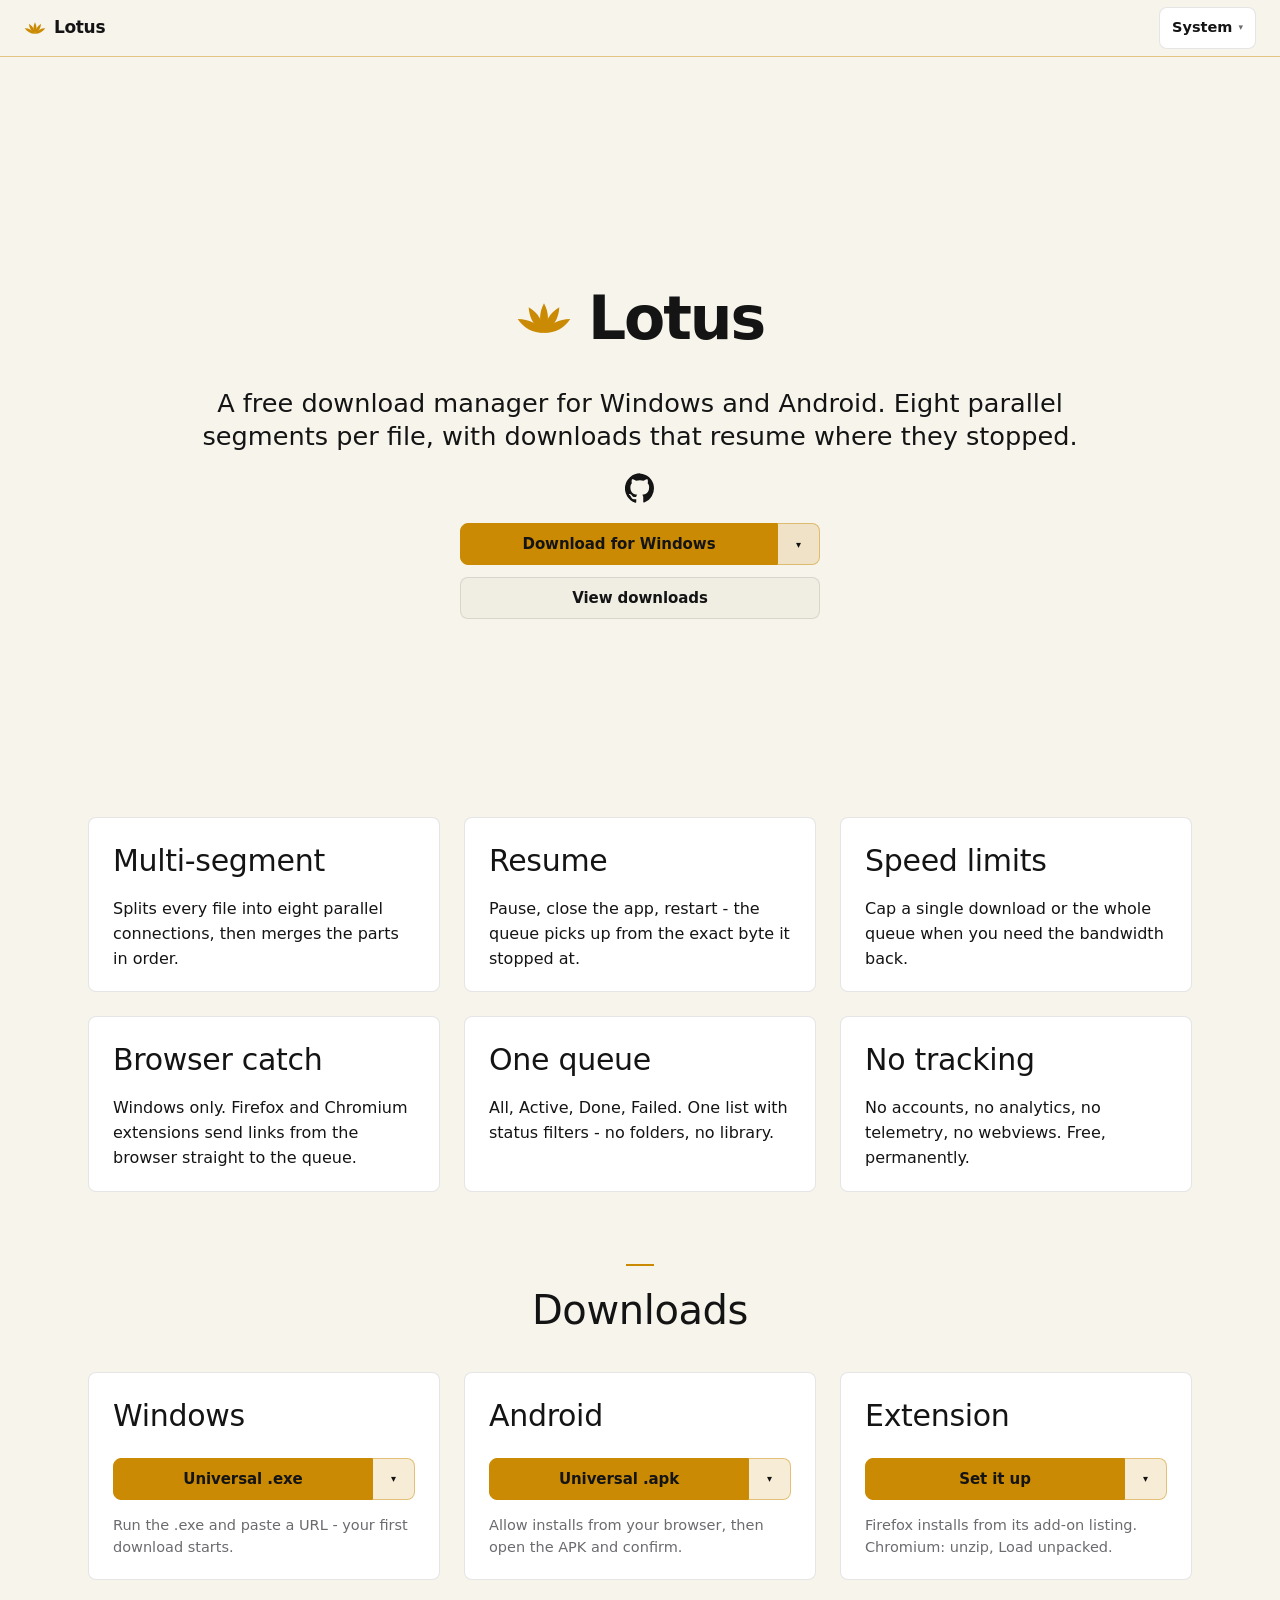
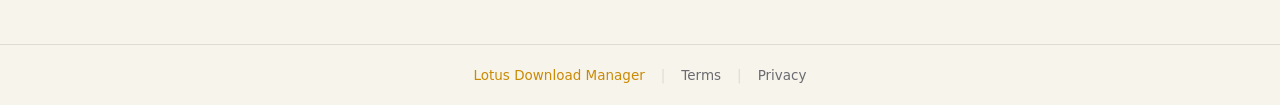
==== commit c3a019aa: "restore:" ====
--- a/index.html
+++ b/index.html
@@ -4,100 +4,130 @@
 <meta charset="utf-8">
 <meta name="viewport" content="width=device-width, initial-scale=1">
 <script>(function(){var t=null;try{t=localStorage.getItem("lotus-theme-dm")}catch(e){}
-if(t!=="dark"&&t!=="light"&&t!=="amoled"&&t!=="hc"){t=(window.matchMedia&&window.matchMedia("(prefers-color-scheme: light)").matches)?"light":"dark"}
+if(t!=="dark"&&t!=="light"&&t!=="amoled"&&t!=="hc"&&t!=="hc-light"){t=(window.matchMedia&&window.matchMedia("(prefers-color-scheme: light)").matches)?"light":"dark"}
 document.documentElement.setAttribute("data-theme",t)})();</script>
 <title>Lotus Download Manager</title>
-<meta name="description" content="Fast, free download manager for Windows and Android. Multi-segment, resumable, zero telemetry.">
+<meta name="description" content="Lotus is a free download manager for Windows and Android. Eight parallel segments per file, with downloads that resume where they stopped.">
 <link rel="icon" href="assets/lotus.svg" type="image/svg+xml">
 <link rel="stylesheet" href="style.css">
 </head>
 <body>
 <header class="site-header">
-  <a class="brand" href="./"><span class="logo" aria-hidden="true"></span><span>Lotus Download Manager</span></a>
-  <nav class="nav" aria-label="Main">
-    <a href="./" aria-current="page">Home</a>
-    <a href="terms/">Terms</a>
-    <a href="privacy/">Privacy</a>
-  </nav>
-  <div class="theme-picker" id="theme-picker" role="group" aria-label="Color theme"></div>
+  <span class="mark" aria-label="Lotus Download Manager" draggable="false">
+    <span class="mark-ico" aria-hidden="true"></span>
+    <span class="mark-txt">Lotus</span>
+  </span>
+  <div class="theme-picker" id="theme-picker" aria-label="Color theme"></div>
 </header>
 
-<main class="wrap">
+<main>
   <section class="hero">
-    <div class="logo-lg" role="img" aria-label="Lotus logo"></div>
-    <h1>Lotus Download Manager</h1>
-    <p class="lede">Fast, free downloads for Windows and Android - multi-segment, resumable, and completely telemetry-free.</p>
-    <div class="downloads">
-      <a class="btn btn-primary" href="https://github.com/b0dr7/lotus-dm/releases/latest/download/LotusDM-windows-x64.exe">Windows 64-bit</a>
-      <a class="btn" href="https://github.com/b0dr7/lotus-dm/releases/latest/download/LotusDM-windows-x86.exe">Windows 32-bit</a>
-      <a class="btn" href="https://github.com/b0dr7/lotus-dm/releases/latest/download/LotusDM-android-universal.apk">Android (universal)</a>
+    <div class="mark" aria-label="Lotus Download Manager" draggable="false">
+      <span class="mark-ico" aria-hidden="true"></span>
+      <span class="mark-txt">Lotus</span>
     </div>
-    <details class="abi">
-      <summary>Other Android devices</summary>
-      <ul>
-        <li><a href="https://github.com/b0dr7/lotus-dm/releases/latest/download/LotusDM-android-arm64-v8a.apk">arm64-v8a</a> - modern phones</li>
-        <li><a href="https://github.com/b0dr7/lotus-dm/releases/latest/download/LotusDM-android-armeabi-v7a.apk">armeabi-v7a</a> - older or weaker phones</li>
-        <li><a href="https://github.com/b0dr7/lotus-dm/releases/latest/download/LotusDM-android-x86_64.apk">x86_64</a> - emulators and Chromebooks</li>
-      </ul>
-    </details>
-  </section>
+    <p class="lede">A free download manager for Windows and Android. Eight parallel segments per file, with downloads that resume where they stopped.</p>
 
-  <section aria-labelledby="features-h">
-    <h2 id="features-h">Features</h2>
-    <div class="grid cols-3">
-      <div class="card">
-        <h3>Multi-segment</h3>
-        <p>Eight parallel connections per file for maximum speed.</p>
+    <div class="socials">
+      <a href="https://github.com/b0dr7/lotus-dm" aria-label="Source on GitHub" rel="noopener">
+        <svg viewBox="0 0 24 24" width="30" height="30" fill="currentColor" aria-hidden="true"><path d="M12 .3a12 12 0 0 0-3.8 23.4c.6.1.8-.3.8-.6v-2.2c-3.3.7-4-1.6-4-1.6-.6-1.4-1.4-1.8-1.4-1.8-1.1-.7.1-.7.1-.7 1.2.1 1.8 1.2 1.8 1.2 1.1 1.8 2.8 1.3 3.5 1 .1-.8.4-1.3.8-1.6-2.7-.3-5.5-1.3-5.5-6 0-1.3.5-2.4 1.2-3.2-.1-.3-.5-1.5.1-3.2 0 0 1-.3 3.3 1.2a11.5 11.5 0 0 1 6 0C17.1 4.7 18 5 18 5c.6 1.7.2 2.9.1 3.2.8.8 1.2 1.9 1.2 3.2 0 4.7-2.8 5.7-5.5 6 .4.4.8 1.1.8 2.2v3.3c0 .3.2.7.8.6A12 12 0 0 0 12 .3z"/></svg>
+      </a>
+    </div>
+
+    <div class="hero-actions">
+      <div class="split" id="hero-dl">
+        <a class="btn btn-primary" href="https://github.com/b0dr7/lotus-dm/releases/latest/download/LotusDM-windows-universal.exe">Download for Windows</a>
+        <button class="split-toggle" type="button" aria-label="Other Windows versions" aria-expanded="false"></button>
+        <div class="split-menu">
+          <a href="https://github.com/b0dr7/lotus-dm/releases/latest/download/LotusDM-windows-x64.exe">64-bit .exe</a>
+          <a href="https://github.com/b0dr7/lotus-dm/releases/latest/download/LotusDM-windows-x86.exe">32-bit .exe</a>
+        </div>
       </div>
-      <div class="card">
-        <h3>Resume</h3>
-        <p>Pause, resume, and pick up after a restart exactly where you stopped.</p>
-      </div>
-      <div class="card">
-        <h3>Speed limits</h3>
-        <p>Per-download and global throttles when you need the bandwidth back.</p>
-      </div>
-      <div class="card">
-        <h3>Clipboard monitor</h3>
-        <p>Catch copied links automatically - optional, off by default.</p>
-      </div>
-      <div class="card">
-        <h3>Browser integration</h3>
-        <p>Send downloads from Firefox and Chrome straight to the queue.</p>
-      </div>
-      <div class="card">
-        <h3>No tracking</h3>
-        <p>Zero telemetry, zero ads, zero webviews. Entirely free.</p>
-      </div>
+      <a class="btn btn-soft" href="#downloads">View downloads</a>
     </div>
   </section>
 
-  <section aria-labelledby="install-h">
-    <h2 id="install-h">Install</h2>
-    <div class="grid">
-      <div class="card">
+  <section class="tiles" aria-label="Features">
+    <div class="tile">
+      <h2>Multi-segment</h2>
+      <p>Splits every file into eight parallel connections, then merges the parts in order.</p>
+    </div>
+    <div class="tile">
+      <h2>Resume</h2>
+      <p>Pause, close the app, restart - the queue picks up from the exact byte it stopped at.</p>
+    </div>
+    <div class="tile">
+      <h2>Speed limits</h2>
+      <p>Cap a single download or the whole queue when you need the bandwidth back.</p>
+    </div>
+    <div class="tile">
+      <h2>Browser catch</h2>
+      <p>Windows only. Firefox and Chromium extensions send links from the browser straight to the queue.</p>
+    </div>
+    <div class="tile">
+      <h2>One queue</h2>
+      <p>All, Active, Done, Failed. One list with status filters - no folders, no library.</p>
+    </div>
+    <div class="tile">
+      <h2>No tracking</h2>
+      <p>No accounts, no analytics, no telemetry, no webviews. Free, permanently.</p>
+    </div>
+  </section>
+
+  <section class="downloads" id="downloads" aria-labelledby="downloads-h">
+    <h2 id="downloads-h">Downloads</h2>
+    <div class="dl-grid">
+      <div class="tile dl">
         <h3>Windows</h3>
-        <ol class="steps">
-          <li>Download the 64-bit build (or 32-bit for older PCs).</li>
-          <li>Run the downloaded .exe file.</li>
-          <li>Paste a URL - your first download starts.</li>
-        </ol>
+        <div class="split">
+          <a class="btn btn-primary" href="https://github.com/b0dr7/lotus-dm/releases/latest/download/LotusDM-windows-universal.exe">Universal .exe</a>
+          <button class="split-toggle" type="button" aria-label="Other Windows builds" aria-expanded="false"></button>
+          <div class="split-menu">
+            <a href="https://github.com/b0dr7/lotus-dm/releases/latest/download/LotusDM-windows-x64.exe">64-bit .exe</a>
+            <a href="https://github.com/b0dr7/lotus-dm/releases/latest/download/LotusDM-windows-x86.exe">32-bit .exe</a>
+          </div>
+        </div>
+        <p class="note">Run the .exe and paste a URL - your first download starts.</p>
       </div>
-      <div class="card">
+
+      <div class="tile dl">
         <h3>Android</h3>
-        <ol class="steps">
-          <li>Download the universal APK (or your device's build under Other Android devices).</li>
-          <li>Allow installs from your browser when prompted.</li>
-          <li>Open the downloaded APK and confirm the install.</li>
-        </ol>
+        <div class="split">
+          <a class="btn btn-primary" href="https://github.com/b0dr7/lotus-dm/releases/latest/download/LotusDM-android-universal.apk">Universal .apk</a>
+          <button class="split-toggle" type="button" aria-label="Other Android builds" aria-expanded="false"></button>
+          <div class="split-menu">
+            <a href="https://github.com/b0dr7/lotus-dm/releases/latest/download/LotusDM-android-arm64-v8a.apk">arm64-v8a .apk</a>
+            <a href="https://github.com/b0dr7/lotus-dm/releases/latest/download/LotusDM-android-armeabi-v7a.apk">armeabi-v7a .apk</a>
+            <a href="https://github.com/b0dr7/lotus-dm/releases/latest/download/LotusDM-android-x86_64.apk">x86_64 .apk</a>
+          </div>
+        </div>
+        <p class="note">Allow installs from your browser, then open the APK and confirm.</p>
+      </div>
+
+      <div class="tile dl">
+        <h3>Extension</h3>
+        <div class="split">
+          <a class="btn btn-primary" href="extensions/">Set it up</a>
+          <button class="split-toggle" type="button" aria-label="Extension files" aria-expanded="false"></button>
+          <div class="split-menu">
+            <a href="https://github.com/b0dr7/lotus-dm/releases/latest/download/LotusDM-extension-chromium.zip">Chromium .zip</a>
+            <a href="https://github.com/b0dr7/lotus-dm/releases/latest/download/LotusDM-extension-firefox.xpi">Firefox .xpi</a>
+          </div>
+        </div>
+        <p class="note">Firefox installs from its add-on listing. Chromium: unzip, Load unpacked.</p>
       </div>
     </div>
   </section>
 </main>
 
 <footer class="site-footer">
-  <a href="terms/">Terms</a> | <a href="privacy/">Privacy</a>
+  <a href="./" aria-current="page">Lotus Download Manager</a>
+  <span class="sep" aria-hidden="true">|</span>
+  <a href="terms/">Terms</a>
+  <span class="sep" aria-hidden="true">|</span>
+  <a href="privacy/">Privacy</a>
 </footer>
 <script src="theme.js"></script>
+<script src="platform.js"></script>
 </body>
 </html>
--- a/style.css
+++ b/style.css
@@ -1,26 +1,30 @@
-/* Lotus Download Manager website.
-   4 theme token sets, mobile-first, breakpoints 640/960, fluid clamp() type,
-   wrapped pill nav, 44px tap targets, 12px radius, 1px soft borders.
-   No external fonts, CDNs, or images. */
+/* Lotus Download Manager website. Simple and flat: sticky header with a
+   gold hairline, one centered hero, quiet tiles for features/downloads,
+   gold rule above section headings, gold only where it acts.
+   8px corners, 42px controls, system fonts, no external resources.
+   5 theme token sets (PLAN.md - locked). */
 
 /* ---------- theme tokens ---------- */
 html[data-theme="dark"] {
   --bg: #0D0D0F; --surface: #16161A; --surface2: #1E1E24;
   --accent: #F2C14E; --hover: #FFD34D;
+  --on-accent: #0D0D0F; --on-accent-h: #0D0D0F;
   --text: #EFEFEA; --muted: #8A8A93;
   --border: rgba(255, 255, 255, 0.10);
   --tint: rgba(242, 193, 78, 0.16); --tint-border: rgba(242, 193, 78, 0.45);
 }
 html[data-theme="light"] {
   --bg: #F7F4EC; --surface: #FFFFFF; --surface2: #F0EDE3;
-  --accent: #A16207; --hover: #CA8A04;
+  --accent: #CA8A04; --hover: #A16207;
+  --on-accent: #141414; --on-accent-h: #FFFFFF;
   --text: #141414; --muted: #6B6B70;
   --border: rgba(0, 0, 0, 0.10);
-  --tint: rgba(161, 98, 7, 0.14); --tint-border: rgba(161, 98, 7, 0.40);
+  --tint: rgba(202, 138, 4, 0.16); --tint-border: rgba(202, 138, 4, 0.45);
 }
 html[data-theme="amoled"] {
   --bg: #000000; --surface: #0A0A0A; --surface2: #141414;
   --accent: #FFD34D; --hover: #FFD34D;
+  --on-accent: #000000; --on-accent-h: #000000;
   --text: #EFEFEA; --muted: #7A7A82;
   --border: rgba(255, 255, 255, 0.10);
   --tint: rgba(255, 211, 77, 0.16); --tint-border: rgba(255, 211, 77, 0.45);
@@ -28,201 +32,251 @@
 html[data-theme="hc"] {
   --bg: #000000; --surface: #000000; --surface2: #0A0A0A;
   --accent: #FFE14D; --hover: #FFE14D;
+  --on-accent: #000000; --on-accent-h: #000000;
   --text: #FFFFFF; --muted: #C9C9D1;
   --border: #FFFFFF;
   --tint: rgba(255, 225, 77, 0.22); --tint-border: #FFE14D;
 }
+html[data-theme="hc-light"] {
+  --bg: #FFFFFF; --surface: #FFFFFF; --surface2: #F0F0F0;
+  --accent: #CA8A04; --hover: #A16207;
+  --on-accent: #141414; --on-accent-h: #FFFFFF;
+  --text: #000000; --muted: #44444A;
+  --border: #000000;
+  --tint: rgba(202, 138, 4, 0.18); --tint-border: #CA8A04;
+}
 :root {
-  --radius: 12px;
+  --radius: 8px;
   --tap: 44px;
+  --column: 1152px;
+  --gap: 24px;
+  --gutter: clamp(16px, 4vw, 24px);
 }
 
 /* ---------- base ---------- */
 *, *::before, *::after { box-sizing: border-box; }
-html { -webkit-text-size-adjust: 100%; }
+html { -webkit-text-size-adjust: 100%; scroll-behavior: smooth; }
 body {
-  margin: 0;
+  margin: 0; background: var(--bg); color: var(--muted);
+  font-family: system-ui, -apple-system, "Segoe UI", Roboto, sans-serif;
+  font-size: 16px; line-height: 1.5;
+  -webkit-font-smoothing: antialiased; overflow-x: hidden;
+  /* footer stays pinned to the bottom on short pages */
+  display: flex; flex-direction: column; min-height: 100svh;
+}
+main { flex: 1 0 auto; }
+h1, h2, h3 { margin: 0; font-weight: 400; color: var(--text); letter-spacing: -0.01em; }
+p { margin: 0; }
+
+/* ---------- sticky header: brand left, theme button right ---------- */
+.site-header {
+  position: sticky; top: 0; z-index: 30;
+  display: flex; align-items: center; justify-content: space-between;
+  gap: 12px; padding: 7px var(--gutter);
   background: var(--bg);
+  border-bottom: 1px solid var(--tint-border); /* gold hairline */
+}
+.site-header .mark { gap: 8px; }
+.site-header .mark-ico { width: 22px; height: 22px; }
+.site-header .mark-txt { font-size: 17px; font-weight: 600; letter-spacing: -0.02em; }
+a { color: var(--accent); text-decoration: none; }
+a:hover { color: var(--hover); }
+::selection { background: var(--tint); color: var(--text); }
+:focus-visible { outline: 2px solid var(--accent); outline-offset: 3px; }
+img, svg { max-width: 100%; }
+
+/* ---------- hero ---------- */
+.hero {
+  min-height: min(88svh, 760px);
+  display: flex; flex-direction: column;
+  align-items: center; justify-content: center;
+  text-align: center;
+  padding: clamp(48px, 8vh, 88px) var(--gutter) clamp(36px, 6vh, 64px);
+}
+.mark {
+  display: inline-flex; align-items: center; gap: clamp(10px, 1.6vw, 16px);
   color: var(--text);
-  font-family: system-ui, -apple-system, "Segoe UI", Roboto, sans-serif;
-  font-size: clamp(15px, 0.6vw + 13.5px, 17px);
-  line-height: 1.6;
-  overflow-x: hidden;
-}
-h1, h2, h3 { line-height: 1.25; font-weight: 600; margin: 0 0 0.6em; }
-h1 { font-size: clamp(28px, 5vw, 44px); }
-h2 { font-size: clamp(21px, 3vw, 28px); }
-p { margin: 0 0 1em; }
-a { color: var(--accent); text-decoration: none; overflow-wrap: anywhere; }
-a:hover { color: var(--hover); text-decoration: underline; }
-:focus-visible { outline: 2px solid var(--accent); outline-offset: 2px; }
-.wrap { max-width: 1120px; margin: 0 auto; padding: 0 clamp(16px, 4vw, 32px); }
-main { padding-bottom: 48px; }
-section { margin-top: 44px; }
-
-/* ---------- header: wraps on phones ---------- */
-.site-header {
-  display: flex;
-  flex-wrap: wrap;
-  align-items: center;
-  gap: 10px 14px;
-  padding: 12px clamp(16px, 4vw, 32px);
-  background: var(--surface);
-  border-bottom: 1px solid var(--border);
-}
-.brand {
-  display: inline-flex;
-  align-items: center;
-  gap: 10px;
-  margin-right: auto;
-  color: var(--text);
-  font-weight: 600;
-  font-size: 16px;
-}
-.brand:hover { color: var(--text); text-decoration: none; }
-.logo {
-  width: 30px;
-  height: 30px;
-  flex: 0 0 auto;
+  -webkit-user-drag: none; user-select: none;
+}
+.mark:hover { color: var(--text); }
+.mark img, .mark svg, .mark span { -webkit-user-drag: none; }
+.mark-ico {
+  width: clamp(38px, 5vw, 56px); height: clamp(38px, 5vw, 56px);
   background: var(--accent);
   -webkit-mask: url("assets/lotus.svg") center / contain no-repeat;
   mask: url("assets/lotus.svg") center / contain no-repeat;
 }
-.nav, .theme-picker { display: flex; flex-wrap: wrap; gap: 6px; }
-.nav a, .theme-btn {
-  display: inline-flex;
-  align-items: center;
-  justify-content: center;
-  min-height: var(--tap);
-  padding: 0 16px;
-  border-radius: 999px;
-  border: 1px solid var(--border);
-  background: transparent;
-  color: var(--muted);
-  font: inherit;
-  font-size: 14px;
-  font-weight: 600;
-  cursor: pointer;
-}
-.nav a:hover, .theme-btn:hover {
-  color: var(--text);
-  text-decoration: none;
-  border-color: var(--accent);
-}
-.nav a[aria-current="page"], .theme-btn.on {
-  background: var(--tint);
-  border-color: var(--tint-border);
-  color: var(--accent);
-}
-
-/* ---------- hero ---------- */
-.hero { text-align: center; padding-top: 48px; }
-.logo-lg {
-  width: clamp(84px, 20vw, 128px);
-  height: clamp(84px, 20vw, 128px);
-  margin: 0 auto 20px;
-  background: var(--accent);
-  -webkit-mask: url("assets/lotus.svg") center / contain no-repeat;
-  mask: url("assets/lotus.svg") center / contain no-repeat;
-}
+.mark-txt { font-size: clamp(38px, 5.5vw, 60px); font-weight: 600; letter-spacing: -0.035em; }
 .lede {
-  color: var(--muted);
-  font-size: clamp(16px, 1.4vw, 19px);
-  max-width: 640px;
-  margin: 0 auto;
-}
-.downloads {
-  display: flex;
-  flex-wrap: wrap;
-  justify-content: center;
-  gap: 12px;
-  margin-top: 28px;
-}
+  color: var(--text); font-size: clamp(18px, 2vw, 26px);
+  line-height: 1.3; font-weight: 400;
+  max-width: 36em; margin: clamp(16px, 2vw, 24px) auto 0;
+  text-wrap: balance;
+}
+.socials { display: flex; align-items: center; justify-content: center; gap: 20px; margin: clamp(14px, 2vw, 20px) 0; }
+.socials a { color: var(--text); display: inline-flex; }
+.socials a:hover { color: var(--accent); }
+.hero-actions { width: min(360px, 100%); display: flex; flex-direction: column; gap: 12px; }
+
+/* ---------- buttons ---------- */
 .btn {
-  flex: 1 1 220px;
-  max-width: 340px;
-  display: inline-flex;
-  align-items: center;
-  justify-content: center;
-  min-height: var(--tap);
-  padding: 10px 20px;
-  border-radius: var(--radius);
-  border: 1px solid var(--border);
-  background: var(--surface);
-  color: var(--text);
-  font-weight: 600;
-}
-.btn:hover {
-  background: var(--surface2);
-  border-color: var(--accent);
-  color: var(--text);
-  text-decoration: none;
-}
-.btn-primary {
-  background: var(--accent);
-  border-color: var(--accent);
-  color: var(--bg);
-}
-.btn-primary:hover { background: var(--hover); border-color: var(--hover); color: var(--bg); }
-
-/* ---------- other-android details ---------- */
-.abi {
-  max-width: 520px;
-  margin: 22px auto 0;
-  background: var(--surface);
-  border: 1px solid var(--border);
-  border-radius: var(--radius);
-  padding: 4px 16px;
-  text-align: left;
-}
-.abi summary {
-  display: flex;
-  align-items: center;
-  min-height: var(--tap);
-  cursor: pointer;
-  font-weight: 600;
-  color: var(--accent);
-}
-.abi summary:hover { color: var(--hover); }
-.abi ul { margin: 4px 0 14px; padding-left: 1.1em; color: var(--muted); }
-.abi li { margin: 6px 0; }
-.abi a { font-weight: 600; }
-
-/* ---------- grids: features 1/2/3, install 1/2 ---------- */
-.grid { display: grid; gap: 14px; grid-template-columns: 1fr; }
-@media (min-width: 640px) { .grid { grid-template-columns: repeat(2, 1fr); } }
-@media (min-width: 960px) { .grid.cols-3 { grid-template-columns: repeat(3, 1fr); } }
-.card {
-  background: var(--surface);
-  border: 1px solid var(--border);
-  border-radius: var(--radius);
-  padding: 18px;
-}
-.card h3 { font-size: 17px; margin-bottom: 0.35em; }
-.card p { color: var(--muted); margin: 0; font-size: 15px; }
-.steps { margin: 0; padding-left: 1.2em; }
-.steps li { margin: 8px 0; }
-
-/* ---------- legal pages ---------- */
-.legal { max-width: 780px; margin: 0 auto; padding-top: 44px; }
-.legal ol { padding-left: 1.3em; }
-.legal li { margin-bottom: 14px; }
+  min-height: 42px; display: flex; align-items: center; justify-content: center;
+  padding: 8px 18px; border: 1px solid transparent; border-radius: var(--radius);
+  background: var(--surface); color: var(--text);
+  font: inherit; font-size: 15px; font-weight: 600; letter-spacing: -0.005em;
+  text-align: center;
+}
+.btn:hover { text-decoration: none; }
+.btn-primary { background: var(--accent); border-color: var(--accent); color: var(--on-accent); }
+.btn-primary:hover { background: var(--hover); border-color: var(--hover); color: var(--on-accent-h); }
+.btn-soft { background: var(--surface2); border-color: var(--border); color: var(--text); }
+.btn-soft:hover { background: var(--tint); border-color: var(--tint-border); color: var(--text); }
+
+/* ---------- split download button ---------- */
+.split { position: relative; display: flex; }
+.split > .btn, .split > a.btn { flex: 1 1 auto; border-radius: var(--radius) 0 0 var(--radius); }
+.split-toggle {
+  flex: 0 0 auto; width: 42px; min-height: 42px;
+  border: 1px solid var(--tint-border); border-left: 0;
+  border-radius: 0 var(--radius) var(--radius) 0;
+  background: var(--tint); color: var(--on-accent);
+  font: inherit; font-size: 10px; cursor: pointer;
+}
+.split-toggle::after { content: "\25BE"; }
+.split-toggle:hover { background: var(--accent); border-color: var(--accent); }
+.split-menu {
+  position: absolute; top: calc(100% + 6px); left: 0;
+  min-width: 100%; padding: 6px;
+  display: flex; flex-direction: column; gap: 2px;
+  background: var(--surface); border: 1px solid var(--border);
+  border-radius: var(--radius); box-shadow: 0 10px 28px rgba(0, 0, 0, 0.35);
+  z-index: 20; text-align: left;
+  visibility: hidden; opacity: 0; transform: translateY(-4px);
+  transition: opacity 0.15s ease, transform 0.15s ease, visibility 0.15s;
+}
+.split-toggle:hover ~ .split-menu, .split:focus-within .split-menu, .split.open .split-menu {
+  visibility: visible; opacity: 1; transform: translateY(0);
+}
+.split-menu a {
+  display: flex; align-items: center; min-height: 42px;
+  padding: 0 12px; border-radius: 6px;
+  color: var(--text); font-size: 15px; font-weight: 600; white-space: nowrap;
+}
+.split-menu a:hover { background: var(--tint); color: var(--text); }
+
+/* ---------- tiles: features ---------- */
+.tiles {
+  max-width: var(--column); margin: 0 auto; padding: 0 var(--gutter);
+  display: grid; gap: var(--gap); grid-template-columns: 1fr;
+}
+.tile {
+  background: var(--surface); border: 1px solid var(--border);
+  border-radius: var(--radius); padding: 20px 24px;
+}
+.tile h2 { font-size: clamp(22px, 2.4vw, 30px); margin-bottom: 14px; }
+.tile h3 { font-size: clamp(22px, 2.4vw, 30px); margin-bottom: 20px; }
+.tile p { color: var(--text); font-size: 16px; line-height: 1.55; }
+
+/* ---------- downloads ---------- */
+.downloads { max-width: var(--column); margin: 0 auto; padding: clamp(40px, 6vw, 72px) var(--gutter) clamp(40px, 6vw, 64px); }
+.downloads > h2 {
+  text-align: center; font-size: clamp(28px, 3.6vw, 40px);
+  margin-bottom: clamp(22px, 3vw, 32px);
+}
+/* gold rule above section headings */
+.downloads > h2::before, .legal h1::before, .legal h2::before {
+  content: ""; display: block; width: 28px; height: 2px;
+  background: var(--accent); margin-bottom: 14px;
+}
+.downloads > h2::before { margin-left: auto; margin-right: auto; }
+.dl-grid { display: grid; gap: var(--gap); grid-template-columns: 1fr; }
+.dl .note { color: var(--muted); font-size: 14.5px; margin-top: 14px; }
 
 /* ---------- footer ---------- */
 .site-footer {
+  flex: 0 0 auto;
   border-top: 1px solid var(--border);
-  background: var(--surface);
-  padding: 12px clamp(16px, 4vw, 32px);
-  text-align: center;
-  color: var(--muted);
-  font-size: 14px;
-}
-.site-footer a {
-  display: inline-flex;
-  align-items: center;
-  min-height: var(--tap);
-  padding: 0 10px;
-  color: var(--muted);
-  font-weight: 600;
-}
-.site-footer a:hover { color: var(--accent); }
+  display: flex; flex-wrap: wrap; align-items: center; justify-content: center;
+  gap: 2px; padding: 8px var(--gutter);
+  font-size: 13.5px; color: var(--muted);
+}
+.site-footer .sep { color: var(--border); padding: 0 6px; }
+.site-footer a { display: inline-flex; align-items: center; min-height: var(--tap); padding: 0 8px; color: var(--muted); }
+.site-footer a:hover, .site-footer a[aria-current="page"] { color: var(--accent); }
+
+/* ---------- theme menu: one button, in the sticky header ---------- */
+.theme-picker { position: relative; display: flex; }
+.theme-toggle {
+  display: inline-flex; align-items: center; gap: 6px;
+  min-height: 42px; padding: 0 12px;
+  border: 1px solid var(--border); border-radius: var(--radius);
+  background: var(--surface); color: var(--text);
+  font: inherit; font-size: 14.5px; font-weight: 600; cursor: pointer;
+}
+.theme-toggle:hover { background: var(--tint); border-color: var(--tint-border); }
+.theme-toggle .chev { color: var(--muted); font-size: 9px; }
+.theme-menu {
+  position: absolute; top: calc(100% + 6px); right: 0;
+  min-width: 214px; padding: 6px;
+  display: flex; flex-direction: column; gap: 4px;
+  background: var(--surface); border: 1px solid var(--border);
+  border-radius: var(--radius); box-shadow: 0 10px 28px rgba(0, 0, 0, 0.35);
+  z-index: 30;
+}
+.theme-menu[hidden] { display: none; }
+.theme-seg { display: grid; grid-template-columns: repeat(3, 1fr); gap: 2px; padding: 2px; background: var(--surface2); border-radius: 6px; }
+.mode-btn {
+  min-height: 42px; border: 0; border-radius: 6px;
+  background: transparent; color: var(--muted);
+  font: inherit; font-size: 13.5px; font-weight: 600; cursor: pointer;
+}
+.mode-btn:hover { color: var(--text); }
+.mode-btn.on { background: var(--surface); color: var(--accent); box-shadow: 0 0 0 1px var(--border); }
+.theme-opt {
+  position: relative; display: flex; align-items: center; justify-content: space-between;
+  gap: 10px; min-height: 42px; padding: 0 6px;
+  border-radius: 6px; font-size: 13.5px; font-weight: 600; color: var(--text); cursor: pointer;
+}
+.theme-opt:hover { background: var(--tint); }
+.theme-opt[hidden] { display: none; }
+.theme-opt input { position: absolute; width: 1px; height: 1px; margin: 0; opacity: 0; pointer-events: none; }
+.theme-opt .sw {
+  flex: 0 0 auto; position: relative; width: 30px; height: 17px;
+  border-radius: 9px; background: var(--surface2); border: 1px solid var(--border);
+  transition: background-color 0.15s ease, border-color 0.15s ease;
+}
+.theme-opt .sw::after {
+  content: ""; position: absolute; top: 2px; left: 2px;
+  width: 11px; height: 11px; border-radius: 50%; background: var(--muted);
+  transition: transform 0.15s ease, background-color 0.15s ease;
+}
+.theme-opt input:checked ~ .sw { background: var(--tint); border-color: var(--tint-border); }
+.theme-opt input:checked ~ .sw::after { transform: translateX(13px); background: var(--accent); }
+.theme-opt input:focus-visible ~ .sw { outline: 2px solid var(--accent); outline-offset: 2px; }
+
+/* ---------- legal pages ---------- */
+.legal {
+  max-width: 720px; margin: 0 auto;
+  padding: clamp(56px, 9vh, 84px) var(--gutter) clamp(40px, 6vw, 64px);
+}
+.legal h1 { font-size: clamp(26px, 3.2vw, 34px); font-weight: 500; margin-bottom: 20px; }
+.legal p { color: var(--text); margin-bottom: 16px; }
+.legal ol { margin: 0 0 16px; padding-left: 1.25em; }
+.legal li { margin-bottom: 12px; }
+
+/* ---------- responsive ---------- */
+@media (min-width: 640px) {
+  .tiles, .dl-grid { grid-template-columns: repeat(2, 1fr); }
+}
+@media (min-width: 960px) {
+  .tiles, .dl-grid { grid-template-columns: repeat(3, 1fr); }
+}
+@media (pointer: coarse) {
+  .btn, .split-toggle, .theme-toggle, .mode-btn { min-height: var(--tap); }
+  .split-toggle { width: var(--tap); }
+  .theme-opt, .split-menu a { min-height: 44px; }
+}
+@media (prefers-reduced-motion: reduce) {
+  *, *::before, *::after { transition: none !important; animation: none !important; }
+  html { scroll-behavior: auto; }
+}
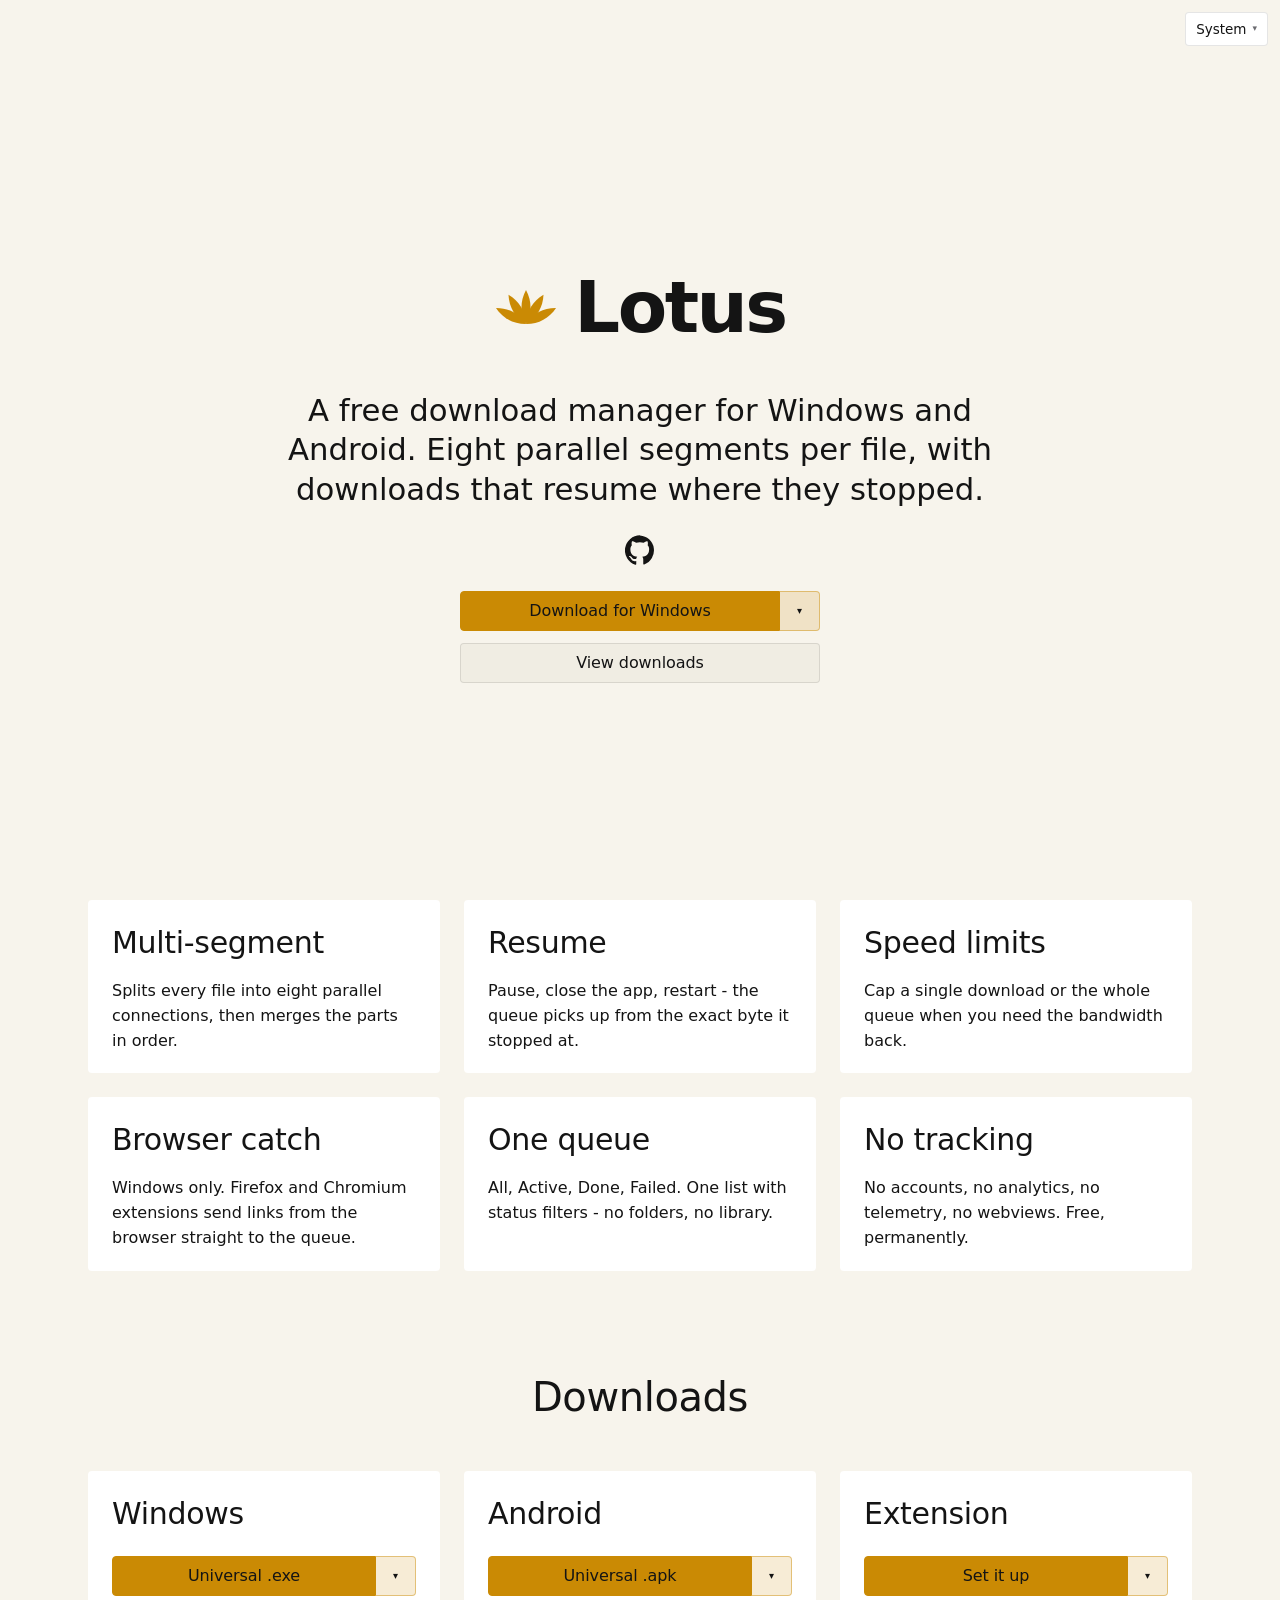
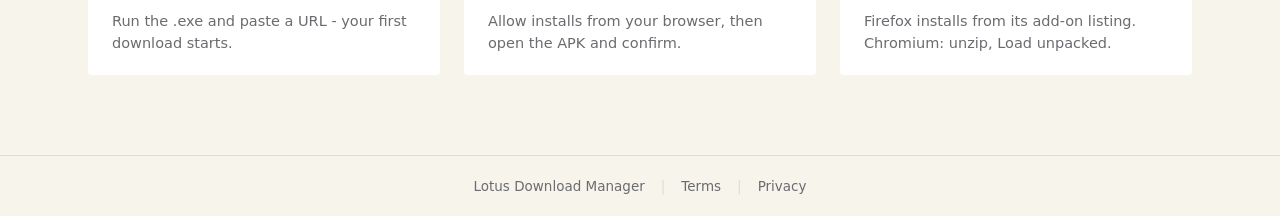
==== commit 00bcdce1: "revert:" ====
--- a/index.html
+++ b/index.html
@@ -12,13 +12,7 @@
 <link rel="stylesheet" href="style.css">
 </head>
 <body>
-<header class="site-header">
-  <span class="mark" aria-label="Lotus Download Manager" draggable="false">
-    <span class="mark-ico" aria-hidden="true"></span>
-    <span class="mark-txt">Lotus</span>
-  </span>
-  <div class="theme-picker" id="theme-picker" aria-label="Color theme"></div>
-</header>
+<div class="theme-picker" id="theme-picker" aria-label="Color theme"></div>
 
 <main>
   <section class="hero">
@@ -121,7 +115,7 @@
 </main>
 
 <footer class="site-footer">
-  <a href="./" aria-current="page">Lotus Download Manager</a>
+  <a href="./">Lotus Download Manager</a>
   <span class="sep" aria-hidden="true">|</span>
   <a href="terms/">Terms</a>
   <span class="sep" aria-hidden="true">|</span>
--- a/style.css
+++ b/style.css
@@ -1,7 +1,6 @@
-/* Lotus Download Manager website. Simple and flat: sticky header with a
-   gold hairline, one centered hero, quiet tiles for features/downloads,
-   gold rule above section headings, gold only where it acts.
-   8px corners, 42px controls, system fonts, no external resources.
+/* Lotus Download Manager website. Simple and flat: one centered hero,
+   quiet dark tiles for features and downloads, gold only where it acts.
+   4px corners, 40px controls, system fonts, no external resources.
    5 theme token sets (PLAN.md - locked). */
 
 /* ---------- theme tokens ---------- */
@@ -46,7 +45,7 @@
   --tint: rgba(202, 138, 4, 0.18); --tint-border: #CA8A04;
 }
 :root {
-  --radius: 8px;
+  --radius: 4px;
   --tap: 44px;
   --column: 1152px;
   --gap: 24px;
@@ -67,18 +66,6 @@
 main { flex: 1 0 auto; }
 h1, h2, h3 { margin: 0; font-weight: 400; color: var(--text); letter-spacing: -0.01em; }
 p { margin: 0; }
-
-/* ---------- sticky header: brand left, theme button right ---------- */
-.site-header {
-  position: sticky; top: 0; z-index: 30;
-  display: flex; align-items: center; justify-content: space-between;
-  gap: 12px; padding: 7px var(--gutter);
-  background: var(--bg);
-  border-bottom: 1px solid var(--tint-border); /* gold hairline */
-}
-.site-header .mark { gap: 8px; }
-.site-header .mark-ico { width: 22px; height: 22px; }
-.site-header .mark-txt { font-size: 17px; font-weight: 600; letter-spacing: -0.02em; }
 a { color: var(--accent); text-decoration: none; }
 a:hover { color: var(--hover); }
 ::selection { background: var(--tint); color: var(--text); }
@@ -87,11 +74,11 @@
 
 /* ---------- hero ---------- */
 .hero {
-  min-height: min(88svh, 760px);
+  min-height: 100svh;
   display: flex; flex-direction: column;
   align-items: center; justify-content: center;
   text-align: center;
-  padding: clamp(48px, 8vh, 88px) var(--gutter) clamp(36px, 6vh, 64px);
+  padding: clamp(72px, 12vh, 120px) var(--gutter) clamp(48px, 8vh, 88px);
 }
 .mark {
   display: inline-flex; align-items: center; gap: clamp(10px, 1.6vw, 16px);
@@ -100,30 +87,33 @@
 }
 .mark:hover { color: var(--text); }
 .mark img, .mark svg, .mark span { -webkit-user-drag: none; }
+.mark--compact { gap: 8px; margin-bottom: 28px; }
+.mark--compact .mark-ico { width: 26px; height: 26px; }
+.mark--compact .mark-txt { font-size: 19px; letter-spacing: -0.02em; }
 .mark-ico {
-  width: clamp(38px, 5vw, 56px); height: clamp(38px, 5vw, 56px);
+  width: clamp(40px, 6vw, 64px); height: clamp(40px, 6vw, 64px);
   background: var(--accent);
   -webkit-mask: url("assets/lotus.svg") center / contain no-repeat;
   mask: url("assets/lotus.svg") center / contain no-repeat;
 }
-.mark-txt { font-size: clamp(38px, 5.5vw, 60px); font-weight: 600; letter-spacing: -0.035em; }
+.mark-txt { font-size: clamp(40px, 7vw, 72px); font-weight: 600; letter-spacing: -0.035em; }
 .lede {
-  color: var(--text); font-size: clamp(18px, 2vw, 26px);
-  line-height: 1.3; font-weight: 400;
-  max-width: 36em; margin: clamp(16px, 2vw, 24px) auto 0;
+  color: var(--text); font-size: clamp(19px, 2.4vw, 32px);
+  line-height: 1.28; font-weight: 400;
+  max-width: 34em; margin: clamp(18px, 2.6vw, 30px) auto 0;
   text-wrap: balance;
 }
-.socials { display: flex; align-items: center; justify-content: center; gap: 20px; margin: clamp(14px, 2vw, 20px) 0; }
+.socials { display: flex; align-items: center; justify-content: center; gap: 20px; margin: clamp(18px, 2.4vw, 26px) 0; }
 .socials a { color: var(--text); display: inline-flex; }
 .socials a:hover { color: var(--accent); }
 .hero-actions { width: min(360px, 100%); display: flex; flex-direction: column; gap: 12px; }
 
 /* ---------- buttons ---------- */
 .btn {
-  min-height: 42px; display: flex; align-items: center; justify-content: center;
-  padding: 8px 18px; border: 1px solid transparent; border-radius: var(--radius);
+  min-height: 40px; display: flex; align-items: center; justify-content: center;
+  padding: 7px 16px; border: 1px solid transparent; border-radius: var(--radius);
   background: var(--surface); color: var(--text);
-  font: inherit; font-size: 15px; font-weight: 600; letter-spacing: -0.005em;
+  font: inherit; font-size: 16px; font-weight: 500; letter-spacing: -0.005em;
   text-align: center;
 }
 .btn:hover { text-decoration: none; }
@@ -136,7 +126,7 @@
 .split { position: relative; display: flex; }
 .split > .btn, .split > a.btn { flex: 1 1 auto; border-radius: var(--radius) 0 0 var(--radius); }
 .split-toggle {
-  flex: 0 0 auto; width: 42px; min-height: 42px;
+  flex: 0 0 auto; width: 40px; min-height: 40px;
   border: 1px solid var(--tint-border); border-left: 0;
   border-radius: 0 var(--radius) var(--radius) 0;
   background: var(--tint); color: var(--on-accent);
@@ -154,13 +144,13 @@
   visibility: hidden; opacity: 0; transform: translateY(-4px);
   transition: opacity 0.15s ease, transform 0.15s ease, visibility 0.15s;
 }
-.split-toggle:hover ~ .split-menu, .split:focus-within .split-menu, .split.open .split-menu {
+.split:hover .split-menu, .split:focus-within .split-menu, .split.open .split-menu {
   visibility: visible; opacity: 1; transform: translateY(0);
 }
 .split-menu a {
-  display: flex; align-items: center; min-height: 42px;
-  padding: 0 12px; border-radius: 6px;
-  color: var(--text); font-size: 15px; font-weight: 600; white-space: nowrap;
+  display: flex; align-items: center; min-height: 38px;
+  padding: 0 12px; border-radius: 3px;
+  color: var(--text); font-size: 15px; font-weight: 500; white-space: nowrap;
 }
 .split-menu a:hover { background: var(--tint); color: var(--text); }
 
@@ -169,26 +159,17 @@
   max-width: var(--column); margin: 0 auto; padding: 0 var(--gutter);
   display: grid; gap: var(--gap); grid-template-columns: 1fr;
 }
-.tile {
-  background: var(--surface); border: 1px solid var(--border);
-  border-radius: var(--radius); padding: 20px 24px;
-}
+.tile { background: var(--surface); border-radius: var(--radius); padding: 20px 24px; }
 .tile h2 { font-size: clamp(22px, 2.4vw, 30px); margin-bottom: 14px; }
 .tile h3 { font-size: clamp(22px, 2.4vw, 30px); margin-bottom: 20px; }
 .tile p { color: var(--text); font-size: 16px; line-height: 1.55; }
 
 /* ---------- downloads ---------- */
-.downloads { max-width: var(--column); margin: 0 auto; padding: clamp(40px, 6vw, 72px) var(--gutter) clamp(40px, 6vw, 64px); }
+.downloads { max-width: var(--column); margin: 0 auto; padding: clamp(56px, 8vw, 96px) var(--gutter) clamp(48px, 7vw, 80px); }
 .downloads > h2 {
   text-align: center; font-size: clamp(28px, 3.6vw, 40px);
-  margin-bottom: clamp(22px, 3vw, 32px);
-}
-/* gold rule above section headings */
-.downloads > h2::before, .legal h1::before, .legal h2::before {
-  content: ""; display: block; width: 28px; height: 2px;
-  background: var(--accent); margin-bottom: 14px;
-}
-.downloads > h2::before { margin-left: auto; margin-right: auto; }
+  margin-bottom: clamp(28px, 4vw, 44px);
+}
 .dl-grid { display: grid; gap: var(--gap); grid-template-columns: 1fr; }
 .dl .note { color: var(--muted); font-size: 14.5px; margin-top: 14px; }
 
@@ -204,14 +185,14 @@
 .site-footer a { display: inline-flex; align-items: center; min-height: var(--tap); padding: 0 8px; color: var(--muted); }
 .site-footer a:hover, .site-footer a[aria-current="page"] { color: var(--accent); }
 
-/* ---------- theme menu: one button, in the sticky header ---------- */
-.theme-picker { position: relative; display: flex; }
+/* ---------- theme menu: one button, fixed top right ---------- */
+.theme-picker { position: fixed; top: 12px; right: 12px; z-index: 40; display: flex; }
 .theme-toggle {
   display: inline-flex; align-items: center; gap: 6px;
-  min-height: 42px; padding: 0 12px;
+  min-height: 34px; padding: 0 10px;
   border: 1px solid var(--border); border-radius: var(--radius);
   background: var(--surface); color: var(--text);
-  font: inherit; font-size: 14.5px; font-weight: 600; cursor: pointer;
+  font: inherit; font-size: 13.5px; font-weight: 500; cursor: pointer;
 }
 .theme-toggle:hover { background: var(--tint); border-color: var(--tint-border); }
 .theme-toggle .chev { color: var(--muted); font-size: 9px; }
@@ -224,18 +205,18 @@
   z-index: 30;
 }
 .theme-menu[hidden] { display: none; }
-.theme-seg { display: grid; grid-template-columns: repeat(3, 1fr); gap: 2px; padding: 2px; background: var(--surface2); border-radius: 6px; }
+.theme-seg { display: grid; grid-template-columns: repeat(3, 1fr); gap: 2px; padding: 2px; background: var(--surface2); border-radius: 3px; }
 .mode-btn {
-  min-height: 42px; border: 0; border-radius: 6px;
+  min-height: 30px; border: 0; border-radius: 2px;
   background: transparent; color: var(--muted);
-  font: inherit; font-size: 13.5px; font-weight: 600; cursor: pointer;
+  font: inherit; font-size: 13px; font-weight: 500; cursor: pointer;
 }
 .mode-btn:hover { color: var(--text); }
 .mode-btn.on { background: var(--surface); color: var(--accent); box-shadow: 0 0 0 1px var(--border); }
 .theme-opt {
   position: relative; display: flex; align-items: center; justify-content: space-between;
-  gap: 10px; min-height: 42px; padding: 0 6px;
-  border-radius: 6px; font-size: 13.5px; font-weight: 600; color: var(--text); cursor: pointer;
+  gap: 10px; min-height: 32px; padding: 0 4px;
+  border-radius: 3px; font-size: 13px; font-weight: 500; color: var(--text); cursor: pointer;
 }
 .theme-opt:hover { background: var(--tint); }
 .theme-opt[hidden] { display: none; }
@@ -257,7 +238,7 @@
 /* ---------- legal pages ---------- */
 .legal {
   max-width: 720px; margin: 0 auto;
-  padding: clamp(56px, 9vh, 84px) var(--gutter) clamp(40px, 6vw, 64px);
+  padding: clamp(88px, 12vh, 120px) var(--gutter) clamp(48px, 7vw, 72px);
 }
 .legal h1 { font-size: clamp(26px, 3.2vw, 34px); font-weight: 500; margin-bottom: 20px; }
 .legal p { color: var(--text); margin-bottom: 16px; }
@@ -272,7 +253,7 @@
   .tiles, .dl-grid { grid-template-columns: repeat(3, 1fr); }
 }
 @media (pointer: coarse) {
-  .btn, .split-toggle, .theme-toggle, .mode-btn { min-height: var(--tap); }
+  .btn, .split-toggle, .theme-toggle { min-height: var(--tap); }
   .split-toggle { width: var(--tap); }
   .theme-opt, .split-menu a { min-height: 44px; }
 }
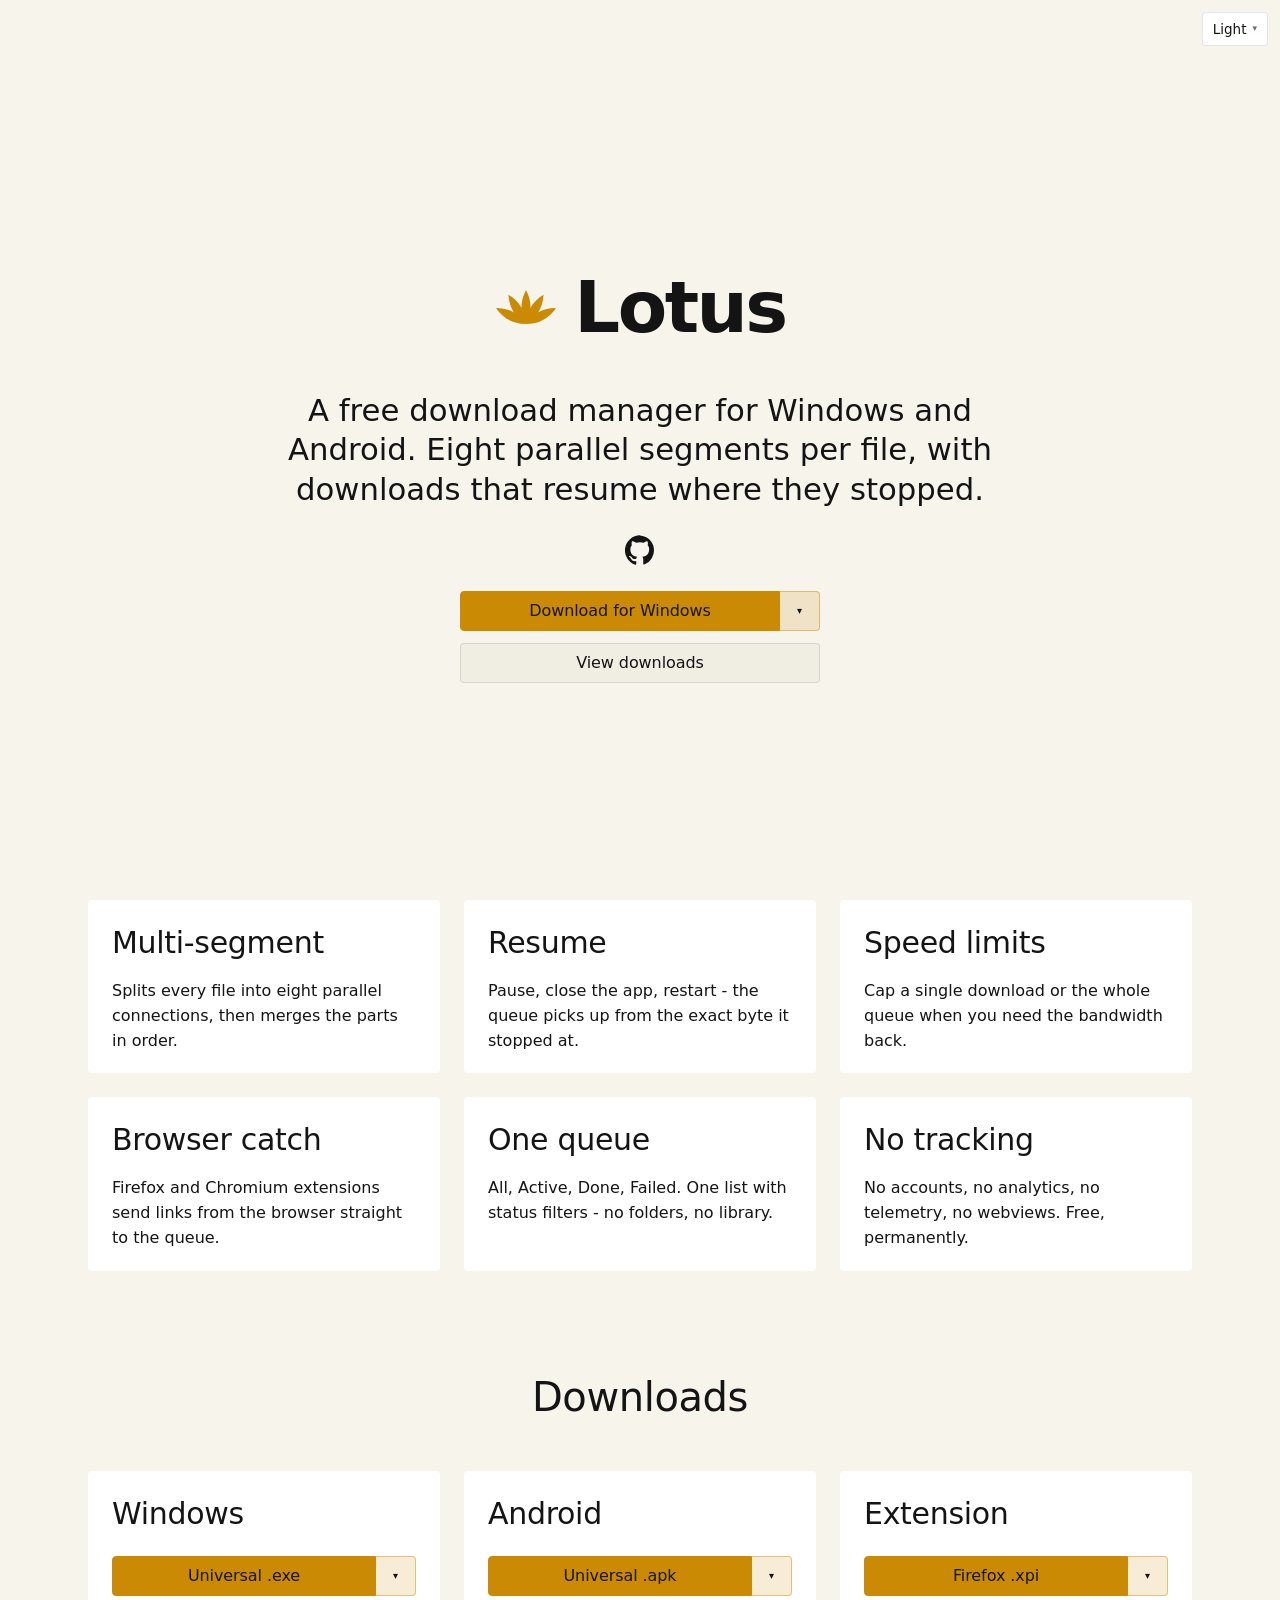
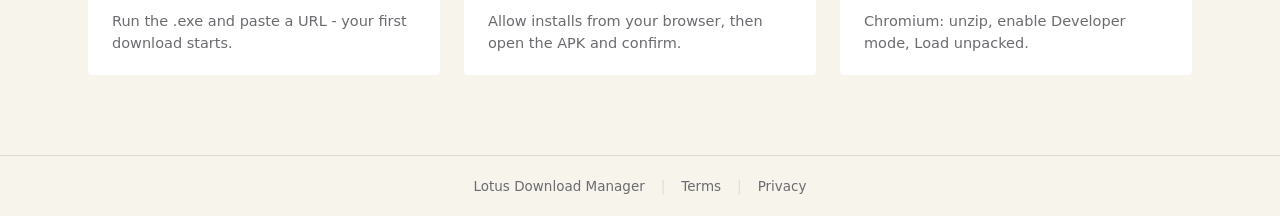
==== commit 76badffe: "revert:" ====
--- a/index.html
+++ b/index.html
@@ -56,7 +56,7 @@
     </div>
     <div class="tile">
       <h2>Browser catch</h2>
-      <p>Windows only. Firefox and Chromium extensions send links from the browser straight to the queue.</p>
+      <p>Firefox and Chromium extensions send links from the browser straight to the queue.</p>
     </div>
     <div class="tile">
       <h2>One queue</h2>
@@ -101,14 +101,13 @@
       <div class="tile dl">
         <h3>Extension</h3>
         <div class="split">
-          <a class="btn btn-primary" href="extensions/">Set it up</a>
-          <button class="split-toggle" type="button" aria-label="Extension files" aria-expanded="false"></button>
+          <a class="btn btn-primary" href="https://github.com/b0dr7/lotus-dm/releases/latest/download/LotusDM-extension-firefox.xpi">Firefox .xpi</a>
+          <button class="split-toggle" type="button" aria-label="Other browser builds" aria-expanded="false"></button>
           <div class="split-menu">
             <a href="https://github.com/b0dr7/lotus-dm/releases/latest/download/LotusDM-extension-chromium.zip">Chromium .zip</a>
-            <a href="https://github.com/b0dr7/lotus-dm/releases/latest/download/LotusDM-extension-firefox.xpi">Firefox .xpi</a>
           </div>
         </div>
-        <p class="note">Firefox installs from its add-on listing. Chromium: unzip, Load unpacked.</p>
+        <p class="note">Chromium: unzip, enable Developer mode, Load unpacked.</p>
       </div>
     </div>
   </section>
--- a/style.css
+++ b/style.css
@@ -198,14 +198,14 @@
 .theme-toggle .chev { color: var(--muted); font-size: 9px; }
 .theme-menu {
   position: absolute; top: calc(100% + 6px); right: 0;
-  min-width: 214px; padding: 6px;
+  min-width: 196px; padding: 6px;
   display: flex; flex-direction: column; gap: 4px;
   background: var(--surface); border: 1px solid var(--border);
   border-radius: var(--radius); box-shadow: 0 10px 28px rgba(0, 0, 0, 0.35);
   z-index: 30;
 }
 .theme-menu[hidden] { display: none; }
-.theme-seg { display: grid; grid-template-columns: repeat(3, 1fr); gap: 2px; padding: 2px; background: var(--surface2); border-radius: 3px; }
+.theme-seg { display: grid; grid-template-columns: 1fr 1fr; gap: 2px; padding: 2px; background: var(--surface2); border-radius: 3px; }
 .mode-btn {
   min-height: 30px; border: 0; border-radius: 2px;
   background: transparent; color: var(--muted);
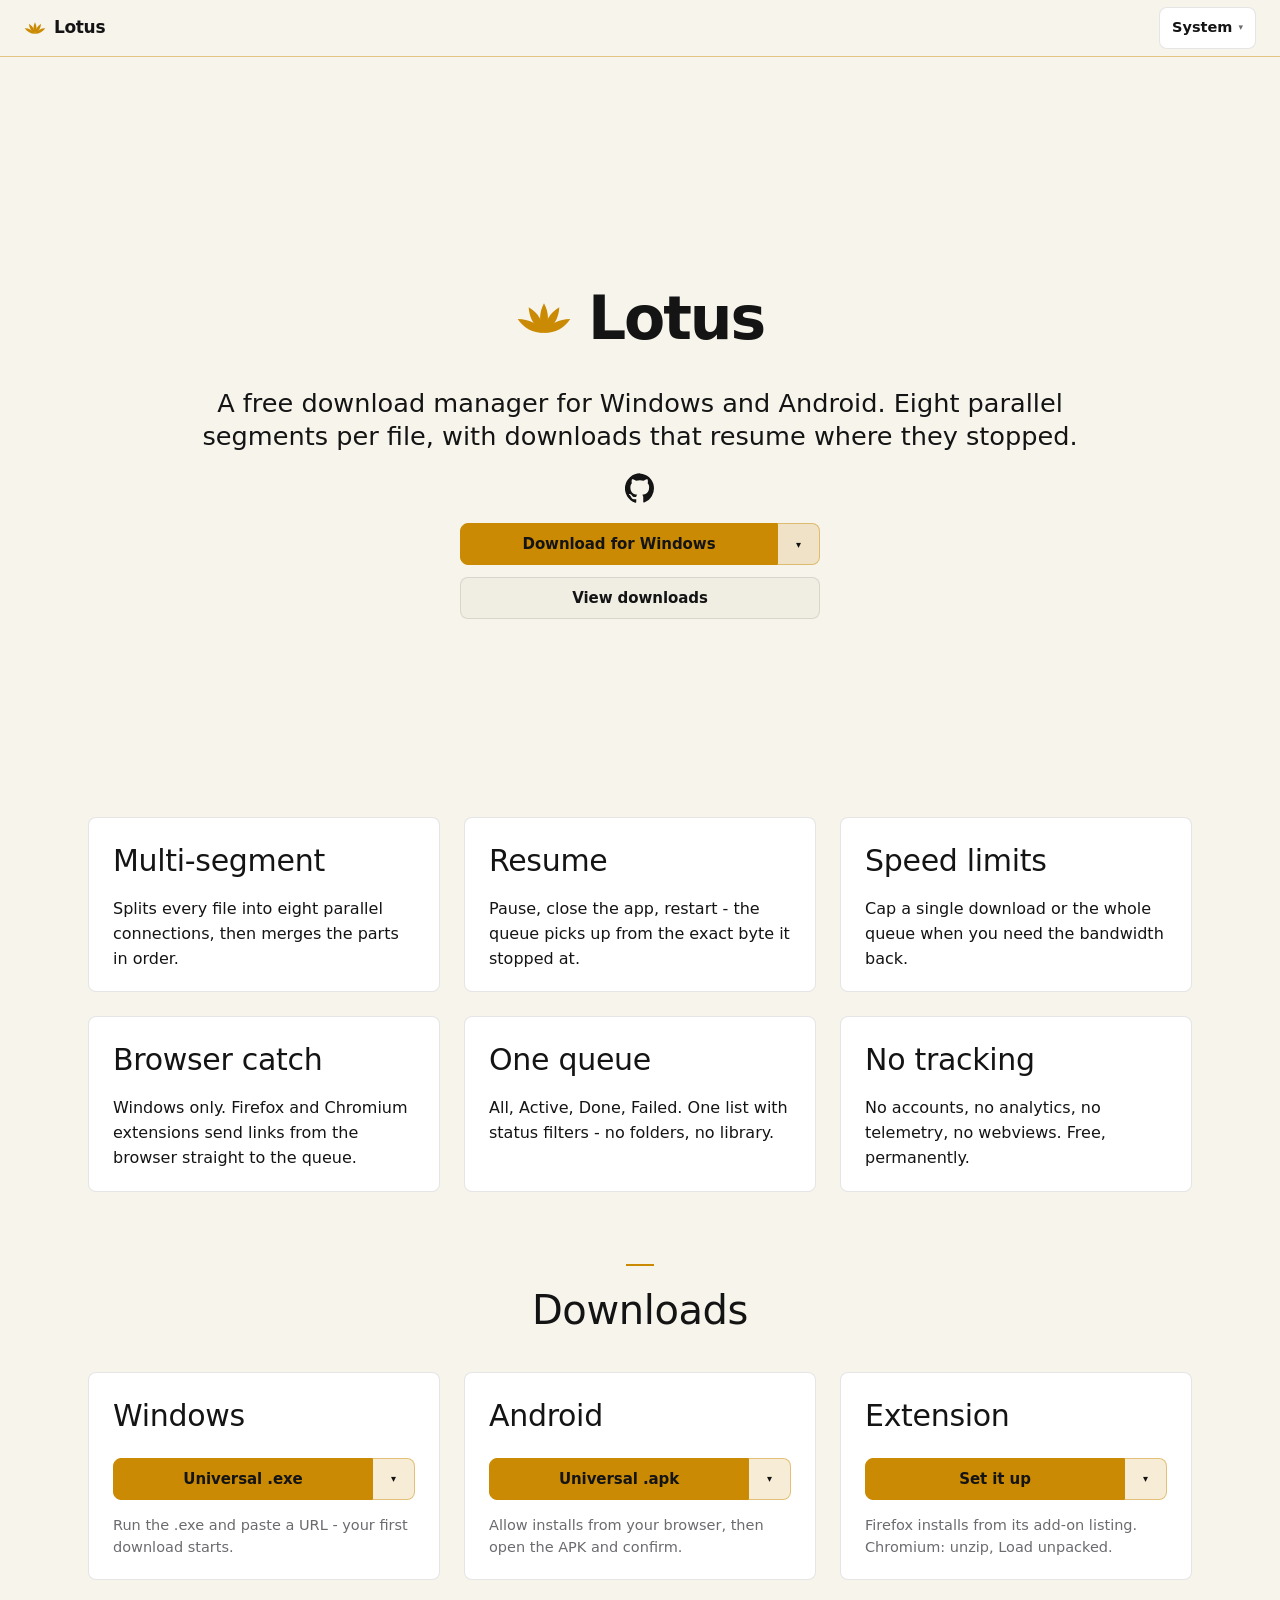
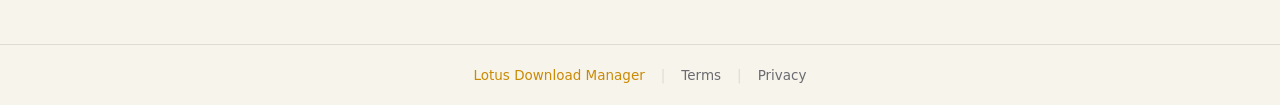
==== commit e7550ab8: "restore:" ====
--- a/index.html
+++ b/index.html
@@ -12,7 +12,13 @@
 <link rel="stylesheet" href="style.css">
 </head>
 <body>
-<div class="theme-picker" id="theme-picker" aria-label="Color theme"></div>
+<header class="site-header">
+  <span class="mark" aria-label="Lotus Download Manager" draggable="false">
+    <span class="mark-ico" aria-hidden="true"></span>
+    <span class="mark-txt">Lotus</span>
+  </span>
+  <div class="theme-picker" id="theme-picker" aria-label="Color theme"></div>
+</header>
 
 <main>
   <section class="hero">
@@ -56,7 +62,7 @@
     </div>
     <div class="tile">
       <h2>Browser catch</h2>
-      <p>Firefox and Chromium extensions send links from the browser straight to the queue.</p>
+      <p>Windows only. Firefox and Chromium extensions send links from the browser straight to the queue.</p>
     </div>
     <div class="tile">
       <h2>One queue</h2>
@@ -101,20 +107,21 @@
       <div class="tile dl">
         <h3>Extension</h3>
         <div class="split">
-          <a class="btn btn-primary" href="https://github.com/b0dr7/lotus-dm/releases/latest/download/LotusDM-extension-firefox.xpi">Firefox .xpi</a>
-          <button class="split-toggle" type="button" aria-label="Other browser builds" aria-expanded="false"></button>
+          <a class="btn btn-primary" href="extensions/">Set it up</a>
+          <button class="split-toggle" type="button" aria-label="Extension files" aria-expanded="false"></button>
           <div class="split-menu">
             <a href="https://github.com/b0dr7/lotus-dm/releases/latest/download/LotusDM-extension-chromium.zip">Chromium .zip</a>
+            <a href="https://github.com/b0dr7/lotus-dm/releases/latest/download/LotusDM-extension-firefox.xpi">Firefox .xpi</a>
           </div>
         </div>
-        <p class="note">Chromium: unzip, enable Developer mode, Load unpacked.</p>
+        <p class="note">Firefox installs from its add-on listing. Chromium: unzip, Load unpacked.</p>
       </div>
     </div>
   </section>
 </main>
 
 <footer class="site-footer">
-  <a href="./">Lotus Download Manager</a>
+  <a href="./" aria-current="page">Lotus Download Manager</a>
   <span class="sep" aria-hidden="true">|</span>
   <a href="terms/">Terms</a>
   <span class="sep" aria-hidden="true">|</span>
--- a/style.css
+++ b/style.css
@@ -1,6 +1,7 @@
-/* Lotus Download Manager website. Simple and flat: one centered hero,
-   quiet dark tiles for features and downloads, gold only where it acts.
-   4px corners, 40px controls, system fonts, no external resources.
+/* Lotus Download Manager website. Simple and flat: sticky header with a
+   gold hairline, one centered hero, quiet tiles for features/downloads,
+   gold rule above section headings, gold only where it acts.
+   8px corners, 42px controls, system fonts, no external resources.
    5 theme token sets (PLAN.md - locked). */
 
 /* ---------- theme tokens ---------- */
@@ -45,7 +46,7 @@
   --tint: rgba(202, 138, 4, 0.18); --tint-border: #CA8A04;
 }
 :root {
-  --radius: 4px;
+  --radius: 8px;
   --tap: 44px;
   --column: 1152px;
   --gap: 24px;
@@ -66,6 +67,18 @@
 main { flex: 1 0 auto; }
 h1, h2, h3 { margin: 0; font-weight: 400; color: var(--text); letter-spacing: -0.01em; }
 p { margin: 0; }
+
+/* ---------- sticky header: brand left, theme button right ---------- */
+.site-header {
+  position: sticky; top: 0; z-index: 30;
+  display: flex; align-items: center; justify-content: space-between;
+  gap: 12px; padding: 7px var(--gutter);
+  background: var(--bg);
+  border-bottom: 1px solid var(--tint-border); /* gold hairline */
+}
+.site-header .mark { gap: 8px; }
+.site-header .mark-ico { width: 22px; height: 22px; }
+.site-header .mark-txt { font-size: 17px; font-weight: 600; letter-spacing: -0.02em; }
 a { color: var(--accent); text-decoration: none; }
 a:hover { color: var(--hover); }
 ::selection { background: var(--tint); color: var(--text); }
@@ -74,11 +87,11 @@
 
 /* ---------- hero ---------- */
 .hero {
-  min-height: 100svh;
+  min-height: min(88svh, 760px);
   display: flex; flex-direction: column;
   align-items: center; justify-content: center;
   text-align: center;
-  padding: clamp(72px, 12vh, 120px) var(--gutter) clamp(48px, 8vh, 88px);
+  padding: clamp(48px, 8vh, 88px) var(--gutter) clamp(36px, 6vh, 64px);
 }
 .mark {
   display: inline-flex; align-items: center; gap: clamp(10px, 1.6vw, 16px);
@@ -87,33 +100,30 @@
 }
 .mark:hover { color: var(--text); }
 .mark img, .mark svg, .mark span { -webkit-user-drag: none; }
-.mark--compact { gap: 8px; margin-bottom: 28px; }
-.mark--compact .mark-ico { width: 26px; height: 26px; }
-.mark--compact .mark-txt { font-size: 19px; letter-spacing: -0.02em; }
 .mark-ico {
-  width: clamp(40px, 6vw, 64px); height: clamp(40px, 6vw, 64px);
+  width: clamp(38px, 5vw, 56px); height: clamp(38px, 5vw, 56px);
   background: var(--accent);
   -webkit-mask: url("assets/lotus.svg") center / contain no-repeat;
   mask: url("assets/lotus.svg") center / contain no-repeat;
 }
-.mark-txt { font-size: clamp(40px, 7vw, 72px); font-weight: 600; letter-spacing: -0.035em; }
+.mark-txt { font-size: clamp(38px, 5.5vw, 60px); font-weight: 600; letter-spacing: -0.035em; }
 .lede {
-  color: var(--text); font-size: clamp(19px, 2.4vw, 32px);
-  line-height: 1.28; font-weight: 400;
-  max-width: 34em; margin: clamp(18px, 2.6vw, 30px) auto 0;
+  color: var(--text); font-size: clamp(18px, 2vw, 26px);
+  line-height: 1.3; font-weight: 400;
+  max-width: 36em; margin: clamp(16px, 2vw, 24px) auto 0;
   text-wrap: balance;
 }
-.socials { display: flex; align-items: center; justify-content: center; gap: 20px; margin: clamp(18px, 2.4vw, 26px) 0; }
+.socials { display: flex; align-items: center; justify-content: center; gap: 20px; margin: clamp(14px, 2vw, 20px) 0; }
 .socials a { color: var(--text); display: inline-flex; }
 .socials a:hover { color: var(--accent); }
 .hero-actions { width: min(360px, 100%); display: flex; flex-direction: column; gap: 12px; }
 
 /* ---------- buttons ---------- */
 .btn {
-  min-height: 40px; display: flex; align-items: center; justify-content: center;
-  padding: 7px 16px; border: 1px solid transparent; border-radius: var(--radius);
+  min-height: 42px; display: flex; align-items: center; justify-content: center;
+  padding: 8px 18px; border: 1px solid transparent; border-radius: var(--radius);
   background: var(--surface); color: var(--text);
-  font: inherit; font-size: 16px; font-weight: 500; letter-spacing: -0.005em;
+  font: inherit; font-size: 15px; font-weight: 600; letter-spacing: -0.005em;
   text-align: center;
 }
 .btn:hover { text-decoration: none; }
@@ -126,7 +136,7 @@
 .split { position: relative; display: flex; }
 .split > .btn, .split > a.btn { flex: 1 1 auto; border-radius: var(--radius) 0 0 var(--radius); }
 .split-toggle {
-  flex: 0 0 auto; width: 40px; min-height: 40px;
+  flex: 0 0 auto; width: 42px; min-height: 42px;
   border: 1px solid var(--tint-border); border-left: 0;
   border-radius: 0 var(--radius) var(--radius) 0;
   background: var(--tint); color: var(--on-accent);
@@ -144,13 +154,13 @@
   visibility: hidden; opacity: 0; transform: translateY(-4px);
   transition: opacity 0.15s ease, transform 0.15s ease, visibility 0.15s;
 }
-.split:hover .split-menu, .split:focus-within .split-menu, .split.open .split-menu {
+.split-toggle:hover ~ .split-menu, .split:focus-within .split-menu, .split.open .split-menu {
   visibility: visible; opacity: 1; transform: translateY(0);
 }
 .split-menu a {
-  display: flex; align-items: center; min-height: 38px;
-  padding: 0 12px; border-radius: 3px;
-  color: var(--text); font-size: 15px; font-weight: 500; white-space: nowrap;
+  display: flex; align-items: center; min-height: 42px;
+  padding: 0 12px; border-radius: 6px;
+  color: var(--text); font-size: 15px; font-weight: 600; white-space: nowrap;
 }
 .split-menu a:hover { background: var(--tint); color: var(--text); }
 
@@ -159,17 +169,26 @@
   max-width: var(--column); margin: 0 auto; padding: 0 var(--gutter);
   display: grid; gap: var(--gap); grid-template-columns: 1fr;
 }
-.tile { background: var(--surface); border-radius: var(--radius); padding: 20px 24px; }
+.tile {
+  background: var(--surface); border: 1px solid var(--border);
+  border-radius: var(--radius); padding: 20px 24px;
+}
 .tile h2 { font-size: clamp(22px, 2.4vw, 30px); margin-bottom: 14px; }
 .tile h3 { font-size: clamp(22px, 2.4vw, 30px); margin-bottom: 20px; }
 .tile p { color: var(--text); font-size: 16px; line-height: 1.55; }
 
 /* ---------- downloads ---------- */
-.downloads { max-width: var(--column); margin: 0 auto; padding: clamp(56px, 8vw, 96px) var(--gutter) clamp(48px, 7vw, 80px); }
+.downloads { max-width: var(--column); margin: 0 auto; padding: clamp(40px, 6vw, 72px) var(--gutter) clamp(40px, 6vw, 64px); }
 .downloads > h2 {
   text-align: center; font-size: clamp(28px, 3.6vw, 40px);
-  margin-bottom: clamp(28px, 4vw, 44px);
-}
+  margin-bottom: clamp(22px, 3vw, 32px);
+}
+/* gold rule above section headings */
+.downloads > h2::before, .legal h1::before, .legal h2::before {
+  content: ""; display: block; width: 28px; height: 2px;
+  background: var(--accent); margin-bottom: 14px;
+}
+.downloads > h2::before { margin-left: auto; margin-right: auto; }
 .dl-grid { display: grid; gap: var(--gap); grid-template-columns: 1fr; }
 .dl .note { color: var(--muted); font-size: 14.5px; margin-top: 14px; }
 
@@ -185,38 +204,38 @@
 .site-footer a { display: inline-flex; align-items: center; min-height: var(--tap); padding: 0 8px; color: var(--muted); }
 .site-footer a:hover, .site-footer a[aria-current="page"] { color: var(--accent); }
 
-/* ---------- theme menu: one button, fixed top right ---------- */
-.theme-picker { position: fixed; top: 12px; right: 12px; z-index: 40; display: flex; }
+/* ---------- theme menu: one button, in the sticky header ---------- */
+.theme-picker { position: relative; display: flex; }
 .theme-toggle {
   display: inline-flex; align-items: center; gap: 6px;
-  min-height: 34px; padding: 0 10px;
+  min-height: 42px; padding: 0 12px;
   border: 1px solid var(--border); border-radius: var(--radius);
   background: var(--surface); color: var(--text);
-  font: inherit; font-size: 13.5px; font-weight: 500; cursor: pointer;
+  font: inherit; font-size: 14.5px; font-weight: 600; cursor: pointer;
 }
 .theme-toggle:hover { background: var(--tint); border-color: var(--tint-border); }
 .theme-toggle .chev { color: var(--muted); font-size: 9px; }
 .theme-menu {
   position: absolute; top: calc(100% + 6px); right: 0;
-  min-width: 196px; padding: 6px;
+  min-width: 214px; padding: 6px;
   display: flex; flex-direction: column; gap: 4px;
   background: var(--surface); border: 1px solid var(--border);
   border-radius: var(--radius); box-shadow: 0 10px 28px rgba(0, 0, 0, 0.35);
   z-index: 30;
 }
 .theme-menu[hidden] { display: none; }
-.theme-seg { display: grid; grid-template-columns: 1fr 1fr; gap: 2px; padding: 2px; background: var(--surface2); border-radius: 3px; }
+.theme-seg { display: grid; grid-template-columns: repeat(3, 1fr); gap: 2px; padding: 2px; background: var(--surface2); border-radius: 6px; }
 .mode-btn {
-  min-height: 30px; border: 0; border-radius: 2px;
+  min-height: 42px; border: 0; border-radius: 6px;
   background: transparent; color: var(--muted);
-  font: inherit; font-size: 13px; font-weight: 500; cursor: pointer;
+  font: inherit; font-size: 13.5px; font-weight: 600; cursor: pointer;
 }
 .mode-btn:hover { color: var(--text); }
 .mode-btn.on { background: var(--surface); color: var(--accent); box-shadow: 0 0 0 1px var(--border); }
 .theme-opt {
   position: relative; display: flex; align-items: center; justify-content: space-between;
-  gap: 10px; min-height: 32px; padding: 0 4px;
-  border-radius: 3px; font-size: 13px; font-weight: 500; color: var(--text); cursor: pointer;
+  gap: 10px; min-height: 42px; padding: 0 6px;
+  border-radius: 6px; font-size: 13.5px; font-weight: 600; color: var(--text); cursor: pointer;
 }
 .theme-opt:hover { background: var(--tint); }
 .theme-opt[hidden] { display: none; }
@@ -238,7 +257,7 @@
 /* ---------- legal pages ---------- */
 .legal {
   max-width: 720px; margin: 0 auto;
-  padding: clamp(88px, 12vh, 120px) var(--gutter) clamp(48px, 7vw, 72px);
+  padding: clamp(56px, 9vh, 84px) var(--gutter) clamp(40px, 6vw, 64px);
 }
 .legal h1 { font-size: clamp(26px, 3.2vw, 34px); font-weight: 500; margin-bottom: 20px; }
 .legal p { color: var(--text); margin-bottom: 16px; }
@@ -253,7 +272,7 @@
   .tiles, .dl-grid { grid-template-columns: repeat(3, 1fr); }
 }
 @media (pointer: coarse) {
-  .btn, .split-toggle, .theme-toggle { min-height: var(--tap); }
+  .btn, .split-toggle, .theme-toggle, .mode-btn { min-height: var(--tap); }
   .split-toggle { width: var(--tap); }
   .theme-opt, .split-menu a { min-height: 44px; }
 }
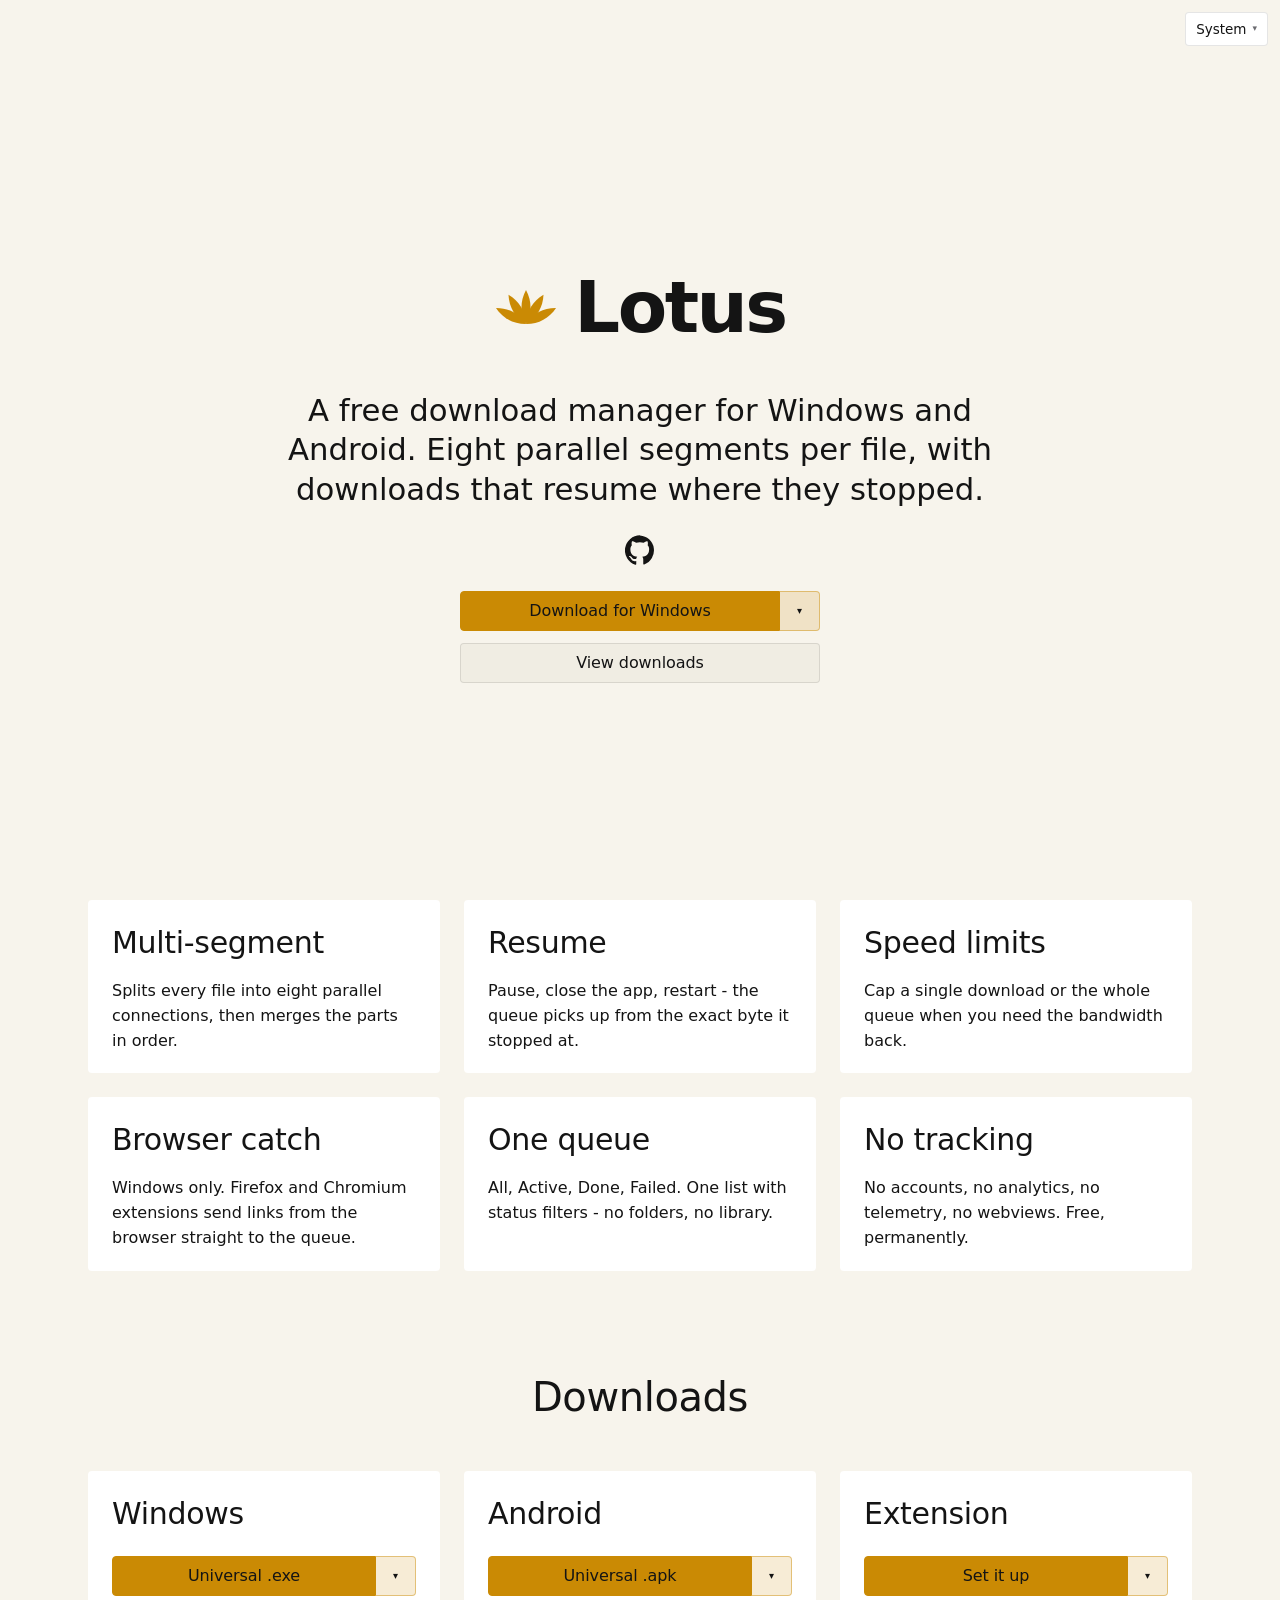
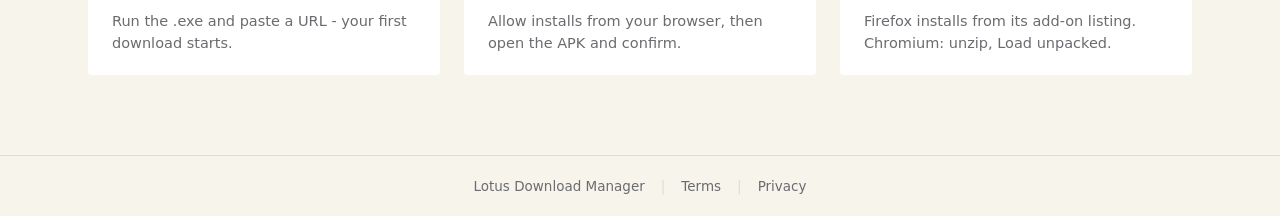
==== commit 4a2dc94a: "restore:" ====
--- a/index.html
+++ b/index.html
@@ -12,13 +12,7 @@
 <link rel="stylesheet" href="style.css">
 </head>
 <body>
-<header class="site-header">
-  <span class="mark" aria-label="Lotus Download Manager" draggable="false">
-    <span class="mark-ico" aria-hidden="true"></span>
-    <span class="mark-txt">Lotus</span>
-  </span>
-  <div class="theme-picker" id="theme-picker" aria-label="Color theme"></div>
-</header>
+<div class="theme-picker" id="theme-picker" aria-label="Color theme"></div>
 
 <main>
   <section class="hero">
@@ -121,7 +115,7 @@
 </main>
 
 <footer class="site-footer">
-  <a href="./" aria-current="page">Lotus Download Manager</a>
+  <a href="./">Lotus Download Manager</a>
   <span class="sep" aria-hidden="true">|</span>
   <a href="terms/">Terms</a>
   <span class="sep" aria-hidden="true">|</span>
--- a/style.css
+++ b/style.css
@@ -1,7 +1,6 @@
-/* Lotus Download Manager website. Simple and flat: sticky header with a
-   gold hairline, one centered hero, quiet tiles for features/downloads,
-   gold rule above section headings, gold only where it acts.
-   8px corners, 42px controls, system fonts, no external resources.
+/* Lotus Download Manager website. Simple and flat: one centered hero,
+   quiet dark tiles for features and downloads, gold only where it acts.
+   4px corners, 40px controls, system fonts, no external resources.
    5 theme token sets (PLAN.md - locked). */
 
 /* ---------- theme tokens ---------- */
@@ -46,7 +45,7 @@
   --tint: rgba(202, 138, 4, 0.18); --tint-border: #CA8A04;
 }
 :root {
-  --radius: 8px;
+  --radius: 4px;
   --tap: 44px;
   --column: 1152px;
   --gap: 24px;
@@ -67,18 +66,6 @@
 main { flex: 1 0 auto; }
 h1, h2, h3 { margin: 0; font-weight: 400; color: var(--text); letter-spacing: -0.01em; }
 p { margin: 0; }
-
-/* ---------- sticky header: brand left, theme button right ---------- */
-.site-header {
-  position: sticky; top: 0; z-index: 30;
-  display: flex; align-items: center; justify-content: space-between;
-  gap: 12px; padding: 7px var(--gutter);
-  background: var(--bg);
-  border-bottom: 1px solid var(--tint-border); /* gold hairline */
-}
-.site-header .mark { gap: 8px; }
-.site-header .mark-ico { width: 22px; height: 22px; }
-.site-header .mark-txt { font-size: 17px; font-weight: 600; letter-spacing: -0.02em; }
 a { color: var(--accent); text-decoration: none; }
 a:hover { color: var(--hover); }
 ::selection { background: var(--tint); color: var(--text); }
@@ -87,11 +74,11 @@
 
 /* ---------- hero ---------- */
 .hero {
-  min-height: min(88svh, 760px);
+  min-height: 100svh;
   display: flex; flex-direction: column;
   align-items: center; justify-content: center;
   text-align: center;
-  padding: clamp(48px, 8vh, 88px) var(--gutter) clamp(36px, 6vh, 64px);
+  padding: clamp(72px, 12vh, 120px) var(--gutter) clamp(48px, 8vh, 88px);
 }
 .mark {
   display: inline-flex; align-items: center; gap: clamp(10px, 1.6vw, 16px);
@@ -100,30 +87,33 @@
 }
 .mark:hover { color: var(--text); }
 .mark img, .mark svg, .mark span { -webkit-user-drag: none; }
+.mark--compact { gap: 8px; margin-bottom: 28px; }
+.mark--compact .mark-ico { width: 26px; height: 26px; }
+.mark--compact .mark-txt { font-size: 19px; letter-spacing: -0.02em; }
 .mark-ico {
-  width: clamp(38px, 5vw, 56px); height: clamp(38px, 5vw, 56px);
+  width: clamp(40px, 6vw, 64px); height: clamp(40px, 6vw, 64px);
   background: var(--accent);
   -webkit-mask: url("assets/lotus.svg") center / contain no-repeat;
   mask: url("assets/lotus.svg") center / contain no-repeat;
 }
-.mark-txt { font-size: clamp(38px, 5.5vw, 60px); font-weight: 600; letter-spacing: -0.035em; }
+.mark-txt { font-size: clamp(40px, 7vw, 72px); font-weight: 600; letter-spacing: -0.035em; }
 .lede {
-  color: var(--text); font-size: clamp(18px, 2vw, 26px);
-  line-height: 1.3; font-weight: 400;
-  max-width: 36em; margin: clamp(16px, 2vw, 24px) auto 0;
+  color: var(--text); font-size: clamp(19px, 2.4vw, 32px);
+  line-height: 1.28; font-weight: 400;
+  max-width: 34em; margin: clamp(18px, 2.6vw, 30px) auto 0;
   text-wrap: balance;
 }
-.socials { display: flex; align-items: center; justify-content: center; gap: 20px; margin: clamp(14px, 2vw, 20px) 0; }
+.socials { display: flex; align-items: center; justify-content: center; gap: 20px; margin: clamp(18px, 2.4vw, 26px) 0; }
 .socials a { color: var(--text); display: inline-flex; }
 .socials a:hover { color: var(--accent); }
 .hero-actions { width: min(360px, 100%); display: flex; flex-direction: column; gap: 12px; }
 
 /* ---------- buttons ---------- */
 .btn {
-  min-height: 42px; display: flex; align-items: center; justify-content: center;
-  padding: 8px 18px; border: 1px solid transparent; border-radius: var(--radius);
+  min-height: 40px; display: flex; align-items: center; justify-content: center;
+  padding: 7px 16px; border: 1px solid transparent; border-radius: var(--radius);
   background: var(--surface); color: var(--text);
-  font: inherit; font-size: 15px; font-weight: 600; letter-spacing: -0.005em;
+  font: inherit; font-size: 16px; font-weight: 500; letter-spacing: -0.005em;
   text-align: center;
 }
 .btn:hover { text-decoration: none; }
@@ -136,7 +126,7 @@
 .split { position: relative; display: flex; }
 .split > .btn, .split > a.btn { flex: 1 1 auto; border-radius: var(--radius) 0 0 var(--radius); }
 .split-toggle {
-  flex: 0 0 auto; width: 42px; min-height: 42px;
+  flex: 0 0 auto; width: 40px; min-height: 40px;
   border: 1px solid var(--tint-border); border-left: 0;
   border-radius: 0 var(--radius) var(--radius) 0;
   background: var(--tint); color: var(--on-accent);
@@ -154,13 +144,13 @@
   visibility: hidden; opacity: 0; transform: translateY(-4px);
   transition: opacity 0.15s ease, transform 0.15s ease, visibility 0.15s;
 }
-.split-toggle:hover ~ .split-menu, .split:focus-within .split-menu, .split.open .split-menu {
+.split:hover .split-menu, .split:focus-within .split-menu, .split.open .split-menu {
   visibility: visible; opacity: 1; transform: translateY(0);
 }
 .split-menu a {
-  display: flex; align-items: center; min-height: 42px;
-  padding: 0 12px; border-radius: 6px;
-  color: var(--text); font-size: 15px; font-weight: 600; white-space: nowrap;
+  display: flex; align-items: center; min-height: 38px;
+  padding: 0 12px; border-radius: 3px;
+  color: var(--text); font-size: 15px; font-weight: 500; white-space: nowrap;
 }
 .split-menu a:hover { background: var(--tint); color: var(--text); }
 
@@ -169,26 +159,17 @@
   max-width: var(--column); margin: 0 auto; padding: 0 var(--gutter);
   display: grid; gap: var(--gap); grid-template-columns: 1fr;
 }
-.tile {
-  background: var(--surface); border: 1px solid var(--border);
-  border-radius: var(--radius); padding: 20px 24px;
-}
+.tile { background: var(--surface); border-radius: var(--radius); padding: 20px 24px; }
 .tile h2 { font-size: clamp(22px, 2.4vw, 30px); margin-bottom: 14px; }
 .tile h3 { font-size: clamp(22px, 2.4vw, 30px); margin-bottom: 20px; }
 .tile p { color: var(--text); font-size: 16px; line-height: 1.55; }
 
 /* ---------- downloads ---------- */
-.downloads { max-width: var(--column); margin: 0 auto; padding: clamp(40px, 6vw, 72px) var(--gutter) clamp(40px, 6vw, 64px); }
+.downloads { max-width: var(--column); margin: 0 auto; padding: clamp(56px, 8vw, 96px) var(--gutter) clamp(48px, 7vw, 80px); }
 .downloads > h2 {
   text-align: center; font-size: clamp(28px, 3.6vw, 40px);
-  margin-bottom: clamp(22px, 3vw, 32px);
-}
-/* gold rule above section headings */
-.downloads > h2::before, .legal h1::before, .legal h2::before {
-  content: ""; display: block; width: 28px; height: 2px;
-  background: var(--accent); margin-bottom: 14px;
-}
-.downloads > h2::before { margin-left: auto; margin-right: auto; }
+  margin-bottom: clamp(28px, 4vw, 44px);
+}
 .dl-grid { display: grid; gap: var(--gap); grid-template-columns: 1fr; }
 .dl .note { color: var(--muted); font-size: 14.5px; margin-top: 14px; }
 
@@ -204,14 +185,14 @@
 .site-footer a { display: inline-flex; align-items: center; min-height: var(--tap); padding: 0 8px; color: var(--muted); }
 .site-footer a:hover, .site-footer a[aria-current="page"] { color: var(--accent); }
 
-/* ---------- theme menu: one button, in the sticky header ---------- */
-.theme-picker { position: relative; display: flex; }
+/* ---------- theme menu: one button, fixed top right ---------- */
+.theme-picker { position: fixed; top: 12px; right: 12px; z-index: 40; display: flex; }
 .theme-toggle {
   display: inline-flex; align-items: center; gap: 6px;
-  min-height: 42px; padding: 0 12px;
+  min-height: 34px; padding: 0 10px;
   border: 1px solid var(--border); border-radius: var(--radius);
   background: var(--surface); color: var(--text);
-  font: inherit; font-size: 14.5px; font-weight: 600; cursor: pointer;
+  font: inherit; font-size: 13.5px; font-weight: 500; cursor: pointer;
 }
 .theme-toggle:hover { background: var(--tint); border-color: var(--tint-border); }
 .theme-toggle .chev { color: var(--muted); font-size: 9px; }
@@ -224,18 +205,18 @@
   z-index: 30;
 }
 .theme-menu[hidden] { display: none; }
-.theme-seg { display: grid; grid-template-columns: repeat(3, 1fr); gap: 2px; padding: 2px; background: var(--surface2); border-radius: 6px; }
+.theme-seg { display: grid; grid-template-columns: repeat(3, 1fr); gap: 2px; padding: 2px; background: var(--surface2); border-radius: 3px; }
 .mode-btn {
-  min-height: 42px; border: 0; border-radius: 6px;
+  min-height: 30px; border: 0; border-radius: 2px;
   background: transparent; color: var(--muted);
-  font: inherit; font-size: 13.5px; font-weight: 600; cursor: pointer;
+  font: inherit; font-size: 13px; font-weight: 500; cursor: pointer;
 }
 .mode-btn:hover { color: var(--text); }
 .mode-btn.on { background: var(--surface); color: var(--accent); box-shadow: 0 0 0 1px var(--border); }
 .theme-opt {
   position: relative; display: flex; align-items: center; justify-content: space-between;
-  gap: 10px; min-height: 42px; padding: 0 6px;
-  border-radius: 6px; font-size: 13.5px; font-weight: 600; color: var(--text); cursor: pointer;
+  gap: 10px; min-height: 32px; padding: 0 4px;
+  border-radius: 3px; font-size: 13px; font-weight: 500; color: var(--text); cursor: pointer;
 }
 .theme-opt:hover { background: var(--tint); }
 .theme-opt[hidden] { display: none; }
@@ -257,7 +238,7 @@
 /* ---------- legal pages ---------- */
 .legal {
   max-width: 720px; margin: 0 auto;
-  padding: clamp(56px, 9vh, 84px) var(--gutter) clamp(40px, 6vw, 64px);
+  padding: clamp(88px, 12vh, 120px) var(--gutter) clamp(48px, 7vw, 72px);
 }
 .legal h1 { font-size: clamp(26px, 3.2vw, 34px); font-weight: 500; margin-bottom: 20px; }
 .legal p { color: var(--text); margin-bottom: 16px; }
@@ -272,7 +253,7 @@
   .tiles, .dl-grid { grid-template-columns: repeat(3, 1fr); }
 }
 @media (pointer: coarse) {
-  .btn, .split-toggle, .theme-toggle, .mode-btn { min-height: var(--tap); }
+  .btn, .split-toggle, .theme-toggle { min-height: var(--tap); }
   .split-toggle { width: var(--tap); }
   .theme-opt, .split-menu a { min-height: 44px; }
 }
